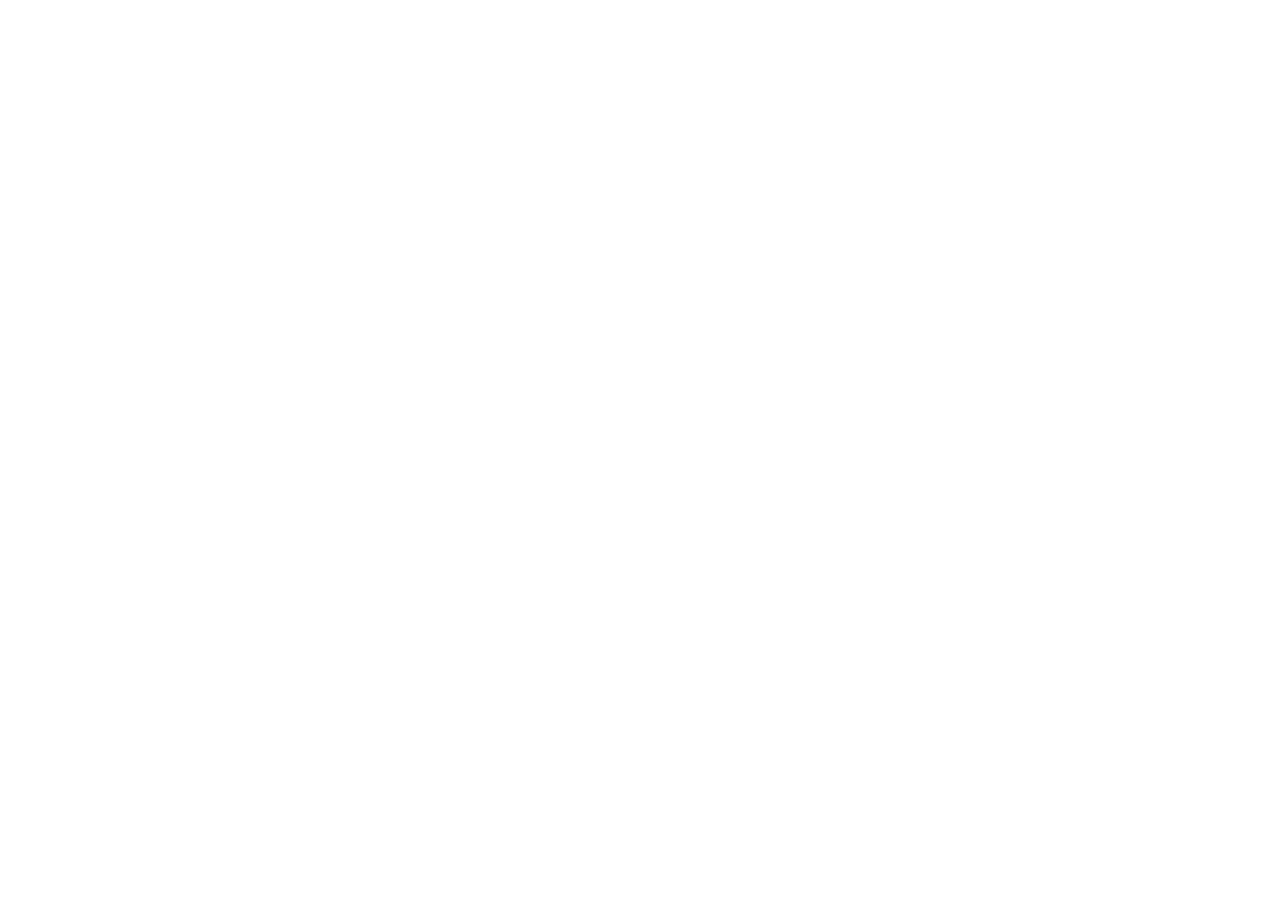
==== index.html @ 1b01dfbb "init project" ====
<!DOCTYPE html>
<html lang="zh-CN">

<head>
    <meta charset="UTF-8">
    <meta name="viewport" content="width=device-width, initial-scale=1.0">
    <title>后台主页</title>
</head>

<body>

</body>

</html>
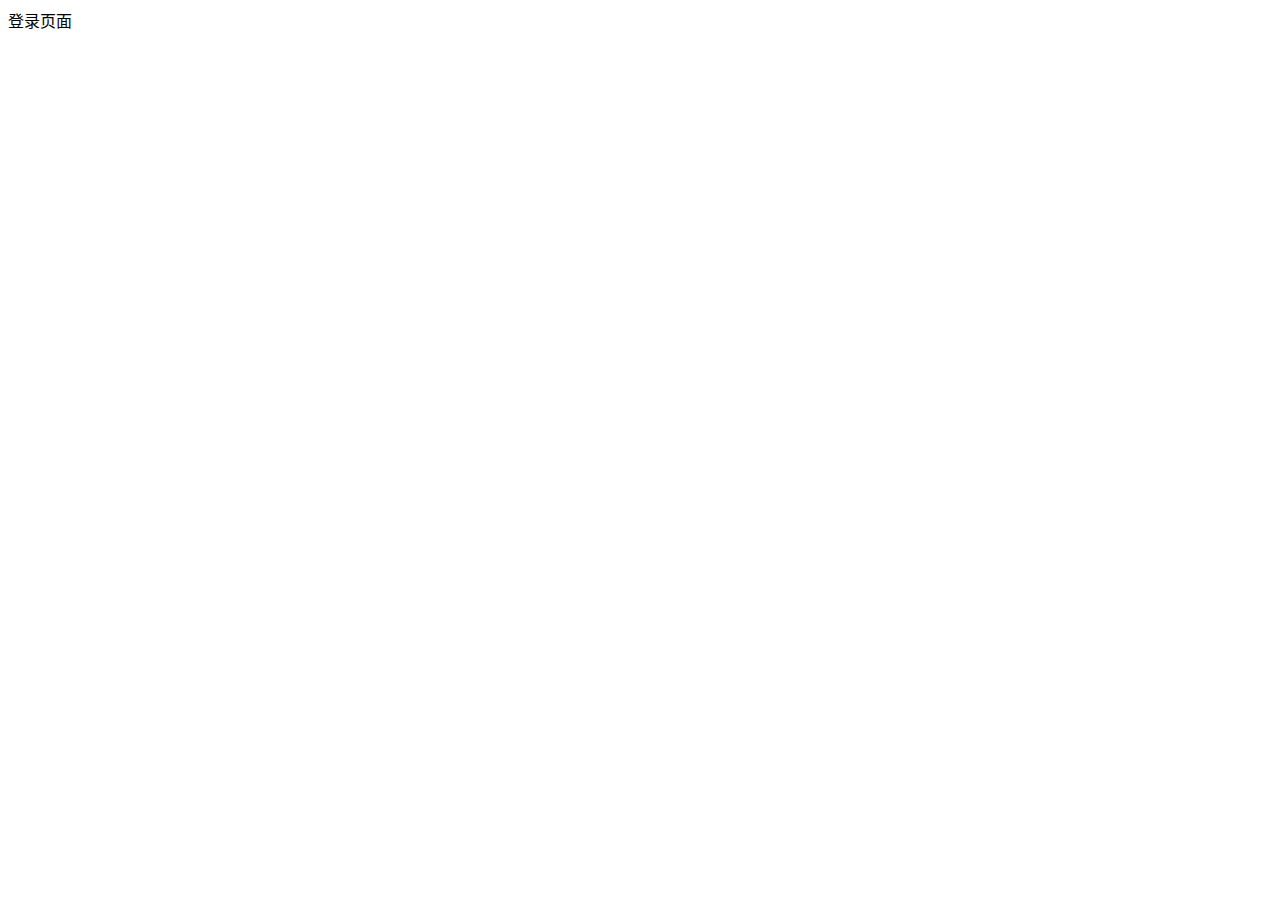
==== commit d0ce79ce: "完成了登录和注册开发" ====
--- a/index.html
+++ b/index.html
@@ -8,7 +8,7 @@
 </head>
 
 <body>
-
+    登录页面
 </body>
 
 </html>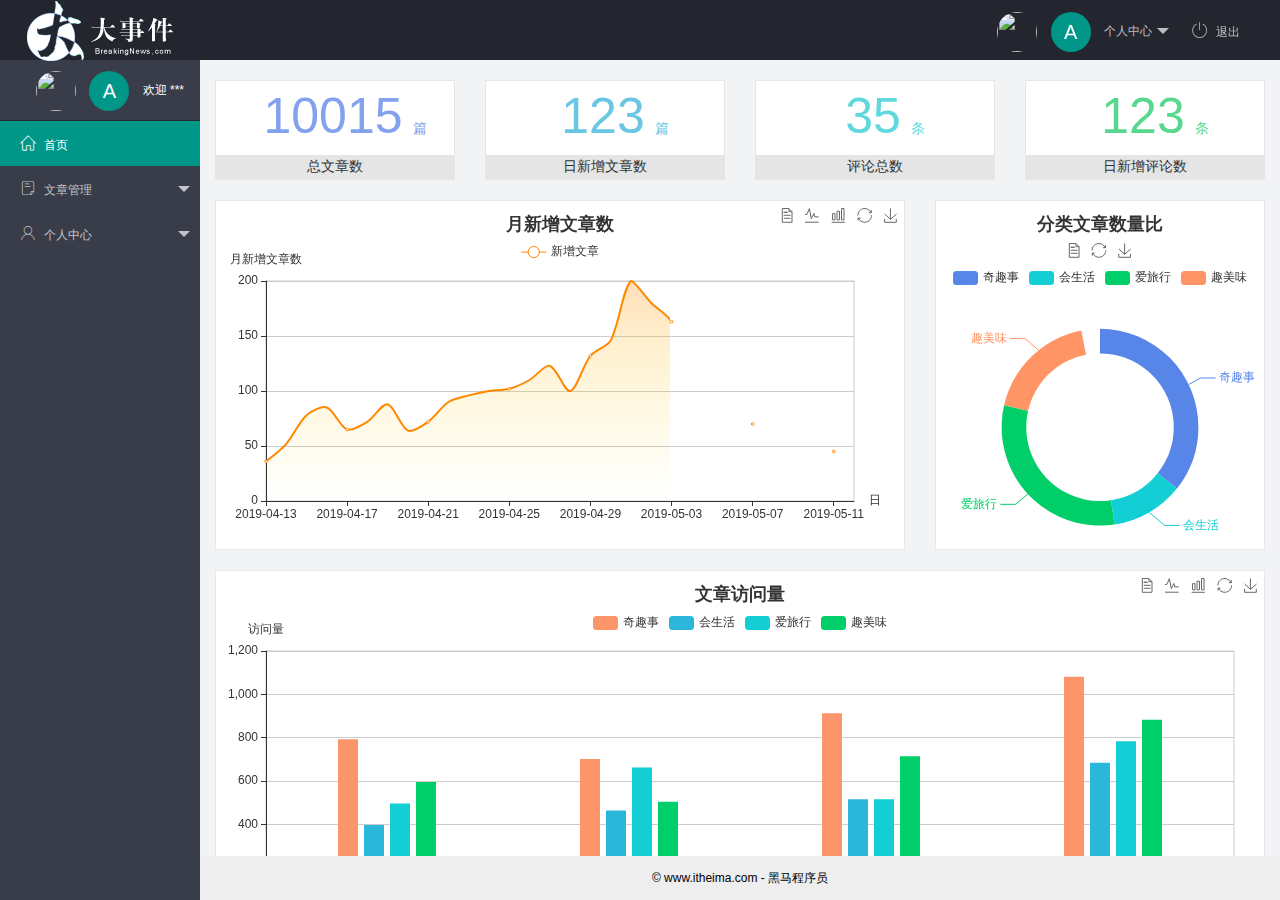
==== commit 1355a069: "index首页+文章类别部分" ====
--- a/index.html
+++ b/index.html
@@ -1,14 +1,112 @@
 <!DOCTYPE html>
-<html lang="zh-CN">
+<html lang="en">
 
 <head>
-    <meta charset="UTF-8">
-    <meta name="viewport" content="width=device-width, initial-scale=1.0">
+    <meta charset="UTF-8" />
+    <meta name="viewport" content="width=device-width, initial-scale=1.0" />
     <title>后台主页</title>
+    <!-- 导入 layui 的样式表 -->
+    <link rel="stylesheet" href="./assets/lib/layui/css/layui.css" />
+    <!-- 导入第三方图标库 -->
+    <link rel="stylesheet" href="./assets/fonts/iconfont.css" />
+    <!-- 导入自己的样式表 -->
+    <link rel="stylesheet" href="./assets/css/index.css" />
 </head>
 
-<body>
-    登录页面
+<body class="layui-layout-body">
+    <div class="layui-layout layui-layout-admin">
+        <div class="layui-header">
+            <div class="layui-logo">
+                <img src="/assets/images/logo.png" alt="" />
+            </div>
+            <!-- 头部区域（可配合layui已有的水平导航） -->
+            <ul class="layui-nav layui-layout-right">
+                <li class="layui-nav-item">
+                    <a href="javascript:;" class="userinfo">
+                        <img src="" class="layui-nav-img" />
+                        <span class="text-avatar">A</span>
+                        个人中心
+                    </a>
+                    <dl class="layui-nav-child">
+                        <dd><a href="/user/user_info.html" target="fm">基本资料</a></dd>
+                        <dd><a href="/user/user_avatar.html" target="fm">更换头像</a></dd>
+                        <dd><a href="/user/user_pwd.html" target="fm">重置密码</a></dd>
+                    </dl>
+                </li>
+                <li class="layui-nav-item">
+                    <a href="javascript:;" id="btnLogout"><span class="iconfont icon-tuichu"></span>退出</a>
+                </li>
+            </ul>
+        </div>
+
+        <div class="layui-side layui-bg-black">
+            <div class="layui-side-scroll">
+                <div class="userinfo">
+                    <img src="" class="layui-nav-img" />
+                    <span class="text-avatar">A</span>
+                    <span id="welcome">欢迎 ***</span>
+                </div>
+                <!-- 左侧导航区域（可配合layui已有的垂直导航） -->
+                <ul class="layui-nav layui-nav-tree" lay-shrink="all">
+                    <li class="layui-nav-item layui-this">
+                        <a href="./home/dashboard.html" target="fm"><span class="iconfont icon-home"></span>首页</a>
+                    </li>
+                    <li class="layui-nav-item">
+                        <a class="" href="javascript:;"><span class="iconfont icon-16"></span>文章管理</a>
+                        <dl class="layui-nav-child">
+                            <dd>
+                                <a href="./article/art_cate.html" target="fm"><i
+                                        class="layui-icon layui-icon-app"></i>文章类别</a>
+                            </dd>
+                            <dd>
+                                <a href="./article/art_list.html" target="fm"><i
+                                        class="layui-icon layui-icon-app"></i>文章列表</a>
+                            </dd>
+                            <dd>
+                                <a href="./article/ art_publish.html" target="fm"><i
+                                        class="layui-icon layui-icon-app"></i>发布文章</a>
+                            </dd>
+                        </dl>
+                    </li>
+                    <li class="layui-nav-item">
+                        <a href="javascript:;"><span class="iconfont icon-user"></span>个人中心</a>
+                        <dl class="layui-nav-child">
+                            <dd>
+                                <a href="./user/user_info.html" target="fm"><i
+                                        class="layui-icon layui-icon-app"></i>基本资料</a>
+                            </dd>
+                            <dd>
+                                <a href="./user/user_avatar.html" target="fm"><i
+                                        class="layui-icon layui-icon-app"></i>更换头像</a>
+                            </dd>
+                            <dd>
+                                <a href="./user/user_pwd.html" target="fm"><i
+                                        class="layui-icon layui-icon-app"></i>重置密码</a>
+                            </dd>
+                        </dl>
+                    </li>
+                </ul>
+            </div>
+        </div>
+
+        <div class="layui-body">
+            <!-- 内容主体区域 -->
+            <iframe name="fm" src="./home/dashboard.html" frameborder="0"></iframe>
+        </div>
+
+        <div class="layui-footer">
+            <!-- 底部固定区域 -->
+            © www.itheima.com - 黑马程序员
+        </div>
+    </div>
+    <!-- 导入 layui 的JS文件 -->
+    <script src="./assets/lib/layui/layui.all.js"></script>
+    <!-- 导入 jQuery -->
+    <script src="./assets/lib/jquery.js"></script>
+    <!-- 导入自己封装的 baseAPI -->
+    <script src="./assets/js/baseAPI.js"></script>
+    <!-- 导入自己的 js 文件 -->
+    <script src="./assets/js/index.js"></script>
 </body>
 
 </html>--- a/assets/lib/layui/css/layui.css
+++ b/assets/lib/layui/css/layui.css
@@ -0,0 +1,2 @@
+/** layui-v2.5.5 MIT License By https://www.layui.com */
+ .layui-inline,img{display:inline-block;vertical-align:middle}h1,h2,h3,h4,h5,h6{font-weight:400}.layui-edge,.layui-header,.layui-inline,.layui-main{position:relative}.layui-body,.layui-edge,.layui-elip{overflow:hidden}.layui-btn,.layui-edge,.layui-inline,img{vertical-align:middle}.layui-btn,.layui-disabled,.layui-icon,.layui-unselect{-moz-user-select:none;-webkit-user-select:none;-ms-user-select:none}.layui-elip,.layui-form-checkbox span,.layui-form-pane .layui-form-label{text-overflow:ellipsis;white-space:nowrap}.layui-breadcrumb,.layui-tree-btnGroup{visibility:hidden}blockquote,body,button,dd,div,dl,dt,form,h1,h2,h3,h4,h5,h6,input,li,ol,p,pre,td,textarea,th,ul{margin:0;padding:0;-webkit-tap-highlight-color:rgba(0,0,0,0)}a:active,a:hover{outline:0}img{border:none}li{list-style:none}table{border-collapse:collapse;border-spacing:0}h4,h5,h6{font-size:100%}button,input,optgroup,option,select,textarea{font-family:inherit;font-size:inherit;font-style:inherit;font-weight:inherit;outline:0}pre{white-space:pre-wrap;white-space:-moz-pre-wrap;white-space:-pre-wrap;white-space:-o-pre-wrap;word-wrap:break-word}body{line-height:24px;font:14px Helvetica Neue,Helvetica,PingFang SC,Tahoma,Arial,sans-serif}hr{height:1px;margin:10px 0;border:0;clear:both}a{color:#333;text-decoration:none}a:hover{color:#777}a cite{font-style:normal;*cursor:pointer}.layui-border-box,.layui-border-box *{box-sizing:border-box}.layui-box,.layui-box *{box-sizing:content-box}.layui-clear{clear:both;*zoom:1}.layui-clear:after{content:'\20';clear:both;*zoom:1;display:block;height:0}.layui-inline{*display:inline;*zoom:1}.layui-edge{display:inline-block;width:0;height:0;border-width:6px;border-style:dashed;border-color:transparent}.layui-edge-top{top:-4px;border-bottom-color:#999;border-bottom-style:solid}.layui-edge-right{border-left-color:#999;border-left-style:solid}.layui-edge-bottom{top:2px;border-top-color:#999;border-top-style:solid}.layui-edge-left{border-right-color:#999;border-right-style:solid}.layui-disabled,.layui-disabled:hover{color:#d2d2d2!important;cursor:not-allowed!important}.layui-circle{border-radius:100%}.layui-show{display:block!important}.layui-hide{display:none!important}@font-face{font-family:layui-icon;src:url(../font/iconfont.eot?v=250);src:url(../font/iconfont.eot?v=250#iefix) format('embedded-opentype'),url(../font/iconfont.woff2?v=250) format('woff2'),url(../font/iconfont.woff?v=250) format('woff'),url(../font/iconfont.ttf?v=250) format('truetype'),url(../font/iconfont.svg?v=250#layui-icon) format('svg')}.layui-icon{font-family:layui-icon!important;font-size:16px;font-style:normal;-webkit-font-smoothing:antialiased;-moz-osx-font-smoothing:grayscale}.layui-icon-reply-fill:before{content:"\e611"}.layui-icon-set-fill:before{content:"\e614"}.layui-icon-menu-fill:before{content:"\e60f"}.layui-icon-search:before{content:"\e615"}.layui-icon-share:before{content:"\e641"}.layui-icon-set-sm:before{content:"\e620"}.layui-icon-engine:before{content:"\e628"}.layui-icon-close:before{content:"\1006"}.layui-icon-close-fill:before{content:"\1007"}.layui-icon-chart-screen:before{content:"\e629"}.layui-icon-star:before{content:"\e600"}.layui-icon-circle-dot:before{content:"\e617"}.layui-icon-chat:before{content:"\e606"}.layui-icon-release:before{content:"\e609"}.layui-icon-list:before{content:"\e60a"}.layui-icon-chart:before{content:"\e62c"}.layui-icon-ok-circle:before{content:"\1005"}.layui-icon-layim-theme:before{content:"\e61b"}.layui-icon-table:before{content:"\e62d"}.layui-icon-right:before{content:"\e602"}.layui-icon-left:before{content:"\e603"}.layui-icon-cart-simple:before{content:"\e698"}.layui-icon-face-cry:before{content:"\e69c"}.layui-icon-face-smile:before{content:"\e6af"}.layui-icon-survey:before{content:"\e6b2"}.layui-icon-tree:before{content:"\e62e"}.layui-icon-upload-circle:before{content:"\e62f"}.layui-icon-add-circle:before{content:"\e61f"}.layui-icon-download-circle:before{content:"\e601"}.layui-icon-templeate-1:before{content:"\e630"}.layui-icon-util:before{content:"\e631"}.layui-icon-face-surprised:before{content:"\e664"}.layui-icon-edit:before{content:"\e642"}.layui-icon-speaker:before{content:"\e645"}.layui-icon-down:before{content:"\e61a"}.layui-icon-file:before{content:"\e621"}.layui-icon-layouts:before{content:"\e632"}.layui-icon-rate-half:before{content:"\e6c9"}.layui-icon-add-circle-fine:before{content:"\e608"}.layui-icon-prev-circle:before{content:"\e633"}.layui-icon-read:before{content:"\e705"}.layui-icon-404:before{content:"\e61c"}.layui-icon-carousel:before{content:"\e634"}.layui-icon-help:before{content:"\e607"}.layui-icon-code-circle:before{content:"\e635"}.layui-icon-water:before{content:"\e636"}.layui-icon-username:before{content:"\e66f"}.layui-icon-find-fill:before{content:"\e670"}.layui-icon-about:before{content:"\e60b"}.layui-icon-location:before{content:"\e715"}.layui-icon-up:before{content:"\e619"}.layui-icon-pause:before{content:"\e651"}.layui-icon-date:before{content:"\e637"}.layui-icon-layim-uploadfile:before{content:"\e61d"}.layui-icon-delete:before{content:"\e640"}.layui-icon-play:before{content:"\e652"}.layui-icon-top:before{content:"\e604"}.layui-icon-friends:before{content:"\e612"}.layui-icon-refresh-3:before{content:"\e9aa"}.layui-icon-ok:before{content:"\e605"}.layui-icon-layer:before{content:"\e638"}.layui-icon-face-smile-fine:before{content:"\e60c"}.layui-icon-dollar:before{content:"\e659"}.layui-icon-group:before{content:"\e613"}.layui-icon-layim-download:before{content:"\e61e"}.layui-icon-picture-fine:before{content:"\e60d"}.layui-icon-link:before{content:"\e64c"}.layui-icon-diamond:before{content:"\e735"}.layui-icon-log:before{content:"\e60e"}.layui-icon-rate-solid:before{content:"\e67a"}.layui-icon-fonts-del:before{content:"\e64f"}.layui-icon-unlink:before{content:"\e64d"}.layui-icon-fonts-clear:before{content:"\e639"}.layui-icon-triangle-r:before{content:"\e623"}.layui-icon-circle:before{content:"\e63f"}.layui-icon-radio:before{content:"\e643"}.layui-icon-align-center:before{content:"\e647"}.layui-icon-align-right:before{content:"\e648"}.layui-icon-align-left:before{content:"\e649"}.layui-icon-loading-1:before{content:"\e63e"}.layui-icon-return:before{content:"\e65c"}.layui-icon-fonts-strong:before{content:"\e62b"}.layui-icon-upload:before{content:"\e67c"}.layui-icon-dialogue:before{content:"\e63a"}.layui-icon-video:before{content:"\e6ed"}.layui-icon-headset:before{content:"\e6fc"}.layui-icon-cellphone-fine:before{content:"\e63b"}.layui-icon-add-1:before{content:"\e654"}.layui-icon-face-smile-b:before{content:"\e650"}.layui-icon-fonts-html:before{content:"\e64b"}.layui-icon-form:before{content:"\e63c"}.layui-icon-cart:before{content:"\e657"}.layui-icon-camera-fill:before{content:"\e65d"}.layui-icon-tabs:before{content:"\e62a"}.layui-icon-fonts-code:before{content:"\e64e"}.layui-icon-fire:before{content:"\e756"}.layui-icon-set:before{content:"\e716"}.layui-icon-fonts-u:before{content:"\e646"}.layui-icon-triangle-d:before{content:"\e625"}.layui-icon-tips:before{content:"\e702"}.layui-icon-picture:before{content:"\e64a"}.layui-icon-more-vertical:before{content:"\e671"}.layui-icon-flag:before{content:"\e66c"}.layui-icon-loading:before{content:"\e63d"}.layui-icon-fonts-i:before{content:"\e644"}.layui-icon-refresh-1:before{content:"\e666"}.layui-icon-rmb:before{content:"\e65e"}.layui-icon-home:before{content:"\e68e"}.layui-icon-user:before{content:"\e770"}.layui-icon-notice:before{content:"\e667"}.layui-icon-login-weibo:before{content:"\e675"}.layui-icon-voice:before{content:"\e688"}.layui-icon-upload-drag:before{content:"\e681"}.layui-icon-login-qq:before{content:"\e676"}.layui-icon-snowflake:before{content:"\e6b1"}.layui-icon-file-b:before{content:"\e655"}.layui-icon-template:before{content:"\e663"}.layui-icon-auz:before{content:"\e672"}.layui-icon-console:before{content:"\e665"}.layui-icon-app:before{content:"\e653"}.layui-icon-prev:before{content:"\e65a"}.layui-icon-website:before{content:"\e7ae"}.layui-icon-next:before{content:"\e65b"}.layui-icon-component:before{content:"\e857"}.layui-icon-more:before{content:"\e65f"}.layui-icon-login-wechat:before{content:"\e677"}.layui-icon-shrink-right:before{content:"\e668"}.layui-icon-spread-left:before{content:"\e66b"}.layui-icon-camera:before{content:"\e660"}.layui-icon-note:before{content:"\e66e"}.layui-icon-refresh:before{content:"\e669"}.layui-icon-female:before{content:"\e661"}.layui-icon-male:before{content:"\e662"}.layui-icon-password:before{content:"\e673"}.layui-icon-senior:before{content:"\e674"}.layui-icon-theme:before{content:"\e66a"}.layui-icon-tread:before{content:"\e6c5"}.layui-icon-praise:before{content:"\e6c6"}.layui-icon-star-fill:before{content:"\e658"}.layui-icon-rate:before{content:"\e67b"}.layui-icon-template-1:before{content:"\e656"}.layui-icon-vercode:before{content:"\e679"}.layui-icon-cellphone:before{content:"\e678"}.layui-icon-screen-full:before{content:"\e622"}.layui-icon-screen-restore:before{content:"\e758"}.layui-icon-cols:before{content:"\e610"}.layui-icon-export:before{content:"\e67d"}.layui-icon-print:before{content:"\e66d"}.layui-icon-slider:before{content:"\e714"}.layui-icon-addition:before{content:"\e624"}.layui-icon-subtraction:before{content:"\e67e"}.layui-icon-service:before{content:"\e626"}.layui-icon-transfer:before{content:"\e691"}.layui-main{width:1140px;margin:0 auto}.layui-header{z-index:1000;height:60px}.layui-header a:hover{transition:all .5s;-webkit-transition:all .5s}.layui-side{position:fixed;left:0;top:0;bottom:0;z-index:999;width:200px;overflow-x:hidden}.layui-side-scroll{position:relative;width:220px;height:100%;overflow-x:hidden}.layui-body{position:absolute;left:200px;right:0;top:0;bottom:0;z-index:998;width:auto;overflow-y:auto;box-sizing:border-box}.layui-layout-body{overflow:hidden}.layui-layout-admin .layui-header{background-color:#23262E}.layui-layout-admin .layui-side{top:60px;width:200px;overflow-x:hidden}.layui-layout-admin .layui-body{position:fixed;top:60px;bottom:44px}.layui-layout-admin .layui-main{width:auto;margin:0 15px}.layui-layout-admin .layui-footer{position:fixed;left:200px;right:0;bottom:0;height:44px;line-height:44px;padding:0 15px;background-color:#eee}.layui-layout-admin .layui-logo{position:absolute;left:0;top:0;width:200px;height:100%;line-height:60px;text-align:center;color:#009688;font-size:16px}.layui-layout-admin .layui-header .layui-nav{background:0 0}.layui-layout-left{position:absolute!important;left:200px;top:0}.layui-layout-right{position:absolute!important;right:0;top:0}.layui-container{position:relative;margin:0 auto;padding:0 15px;box-sizing:border-box}.layui-fluid{position:relative;margin:0 auto;padding:0 15px}.layui-row:after,.layui-row:before{content:'';display:block;clear:both}.layui-col-lg1,.layui-col-lg10,.layui-col-lg11,.layui-col-lg12,.layui-col-lg2,.layui-col-lg3,.layui-col-lg4,.layui-col-lg5,.layui-col-lg6,.layui-col-lg7,.layui-col-lg8,.layui-col-lg9,.layui-col-md1,.layui-col-md10,.layui-col-md11,.layui-col-md12,.layui-col-md2,.layui-col-md3,.layui-col-md4,.layui-col-md5,.layui-col-md6,.layui-col-md7,.layui-col-md8,.layui-col-md9,.layui-col-sm1,.layui-col-sm10,.layui-col-sm11,.layui-col-sm12,.layui-col-sm2,.layui-col-sm3,.layui-col-sm4,.layui-col-sm5,.layui-col-sm6,.layui-col-sm7,.layui-col-sm8,.layui-col-sm9,.layui-col-xs1,.layui-col-xs10,.layui-col-xs11,.layui-col-xs12,.layui-col-xs2,.layui-col-xs3,.layui-col-xs4,.layui-col-xs5,.layui-col-xs6,.layui-col-xs7,.layui-col-xs8,.layui-col-xs9{position:relative;display:block;box-sizing:border-box}.layui-col-xs1,.layui-col-xs10,.layui-col-xs11,.layui-col-xs12,.layui-col-xs2,.layui-col-xs3,.layui-col-xs4,.layui-col-xs5,.layui-col-xs6,.layui-col-xs7,.layui-col-xs8,.layui-col-xs9{float:left}.layui-col-xs1{width:8.33333333%}.layui-col-xs2{width:16.66666667%}.layui-col-xs3{width:25%}.layui-col-xs4{width:33.33333333%}.layui-col-xs5{width:41.66666667%}.layui-col-xs6{width:50%}.layui-col-xs7{width:58.33333333%}.layui-col-xs8{width:66.66666667%}.layui-col-xs9{width:75%}.layui-col-xs10{width:83.33333333%}.layui-col-xs11{width:91.66666667%}.layui-col-xs12{width:100%}.layui-col-xs-offset1{margin-left:8.33333333%}.layui-col-xs-offset2{margin-left:16.66666667%}.layui-col-xs-offset3{margin-left:25%}.layui-col-xs-offset4{margin-left:33.33333333%}.layui-col-xs-offset5{margin-left:41.66666667%}.layui-col-xs-offset6{margin-left:50%}.layui-col-xs-offset7{margin-left:58.33333333%}.layui-col-xs-offset8{margin-left:66.66666667%}.layui-col-xs-offset9{margin-left:75%}.layui-col-xs-offset10{margin-left:83.33333333%}.layui-col-xs-offset11{margin-left:91.66666667%}.layui-col-xs-offset12{margin-left:100%}@media screen and (max-width:768px){.layui-hide-xs{display:none!important}.layui-show-xs-block{display:block!important}.layui-show-xs-inline{display:inline!important}.layui-show-xs-inline-block{display:inline-block!important}}@media screen and (min-width:768px){.layui-container{width:750px}.layui-hide-sm{display:none!important}.layui-show-sm-block{display:block!important}.layui-show-sm-inline{display:inline!important}.layui-show-sm-inline-block{display:inline-block!important}.layui-col-sm1,.layui-col-sm10,.layui-col-sm11,.layui-col-sm12,.layui-col-sm2,.layui-col-sm3,.layui-col-sm4,.layui-col-sm5,.layui-col-sm6,.layui-col-sm7,.layui-col-sm8,.layui-col-sm9{float:left}.layui-col-sm1{width:8.33333333%}.layui-col-sm2{width:16.66666667%}.layui-col-sm3{width:25%}.layui-col-sm4{width:33.33333333%}.layui-col-sm5{width:41.66666667%}.layui-col-sm6{width:50%}.layui-col-sm7{width:58.33333333%}.layui-col-sm8{width:66.66666667%}.layui-col-sm9{width:75%}.layui-col-sm10{width:83.33333333%}.layui-col-sm11{width:91.66666667%}.layui-col-sm12{width:100%}.layui-col-sm-offset1{margin-left:8.33333333%}.layui-col-sm-offset2{margin-left:16.66666667%}.layui-col-sm-offset3{margin-left:25%}.layui-col-sm-offset4{margin-left:33.33333333%}.layui-col-sm-offset5{margin-left:41.66666667%}.layui-col-sm-offset6{margin-left:50%}.layui-col-sm-offset7{margin-left:58.33333333%}.layui-col-sm-offset8{margin-left:66.66666667%}.layui-col-sm-offset9{margin-left:75%}.layui-col-sm-offset10{margin-left:83.33333333%}.layui-col-sm-offset11{margin-left:91.66666667%}.layui-col-sm-offset12{margin-left:100%}}@media screen and (min-width:992px){.layui-container{width:970px}.layui-hide-md{display:none!important}.layui-show-md-block{display:block!important}.layui-show-md-inline{display:inline!important}.layui-show-md-inline-block{display:inline-block!important}.layui-col-md1,.layui-col-md10,.layui-col-md11,.layui-col-md12,.layui-col-md2,.layui-col-md3,.layui-col-md4,.layui-col-md5,.layui-col-md6,.layui-col-md7,.layui-col-md8,.layui-col-md9{float:left}.layui-col-md1{width:8.33333333%}.layui-col-md2{width:16.66666667%}.layui-col-md3{width:25%}.layui-col-md4{width:33.33333333%}.layui-col-md5{width:41.66666667%}.layui-col-md6{width:50%}.layui-col-md7{width:58.33333333%}.layui-col-md8{width:66.66666667%}.layui-col-md9{width:75%}.layui-col-md10{width:83.33333333%}.layui-col-md11{width:91.66666667%}.layui-col-md12{width:100%}.layui-col-md-offset1{margin-left:8.33333333%}.layui-col-md-offset2{margin-left:16.66666667%}.layui-col-md-offset3{margin-left:25%}.layui-col-md-offset4{margin-left:33.33333333%}.layui-col-md-offset5{margin-left:41.66666667%}.layui-col-md-offset6{margin-left:50%}.layui-col-md-offset7{margin-left:58.33333333%}.layui-col-md-offset8{margin-left:66.66666667%}.layui-col-md-offset9{margin-left:75%}.layui-col-md-offset10{margin-left:83.33333333%}.layui-col-md-offset11{margin-left:91.66666667%}.layui-col-md-offset12{margin-left:100%}}@media screen and (min-width:1200px){.layui-container{width:1170px}.layui-hide-lg{display:none!important}.layui-show-lg-block{display:block!important}.layui-show-lg-inline{display:inline!important}.layui-show-lg-inline-block{display:inline-block!important}.layui-col-lg1,.layui-col-lg10,.layui-col-lg11,.layui-col-lg12,.layui-col-lg2,.layui-col-lg3,.layui-col-lg4,.layui-col-lg5,.layui-col-lg6,.layui-col-lg7,.layui-col-lg8,.layui-col-lg9{float:left}.layui-col-lg1{width:8.33333333%}.layui-col-lg2{width:16.66666667%}.layui-col-lg3{width:25%}.layui-col-lg4{width:33.33333333%}.layui-col-lg5{width:41.66666667%}.layui-col-lg6{width:50%}.layui-col-lg7{width:58.33333333%}.layui-col-lg8{width:66.66666667%}.layui-col-lg9{width:75%}.layui-col-lg10{width:83.33333333%}.layui-col-lg11{width:91.66666667%}.layui-col-lg12{width:100%}.layui-col-lg-offset1{margin-left:8.33333333%}.layui-col-lg-offset2{margin-left:16.66666667%}.layui-col-lg-offset3{margin-left:25%}.layui-col-lg-offset4{margin-left:33.33333333%}.layui-col-lg-offset5{margin-left:41.66666667%}.layui-col-lg-offset6{margin-left:50%}.layui-col-lg-offset7{margin-left:58.33333333%}.layui-col-lg-offset8{margin-left:66.66666667%}.layui-col-lg-offset9{margin-left:75%}.layui-col-lg-offset10{margin-left:83.33333333%}.layui-col-lg-offset11{margin-left:91.66666667%}.layui-col-lg-offset12{margin-left:100%}}.layui-col-space1{margin:-.5px}.layui-col-space1>*{padding:.5px}.layui-col-space3{margin:-1.5px}.layui-col-space3>*{padding:1.5px}.layui-col-space5{margin:-2.5px}.layui-col-space5>*{padding:2.5px}.layui-col-space8{margin:-3.5px}.layui-col-space8>*{padding:3.5px}.layui-col-space10{margin:-5px}.layui-col-space10>*{padding:5px}.layui-col-space12{margin:-6px}.layui-col-space12>*{padding:6px}.layui-col-space15{margin:-7.5px}.layui-col-space15>*{padding:7.5px}.layui-col-space18{margin:-9px}.layui-col-space18>*{padding:9px}.layui-col-space20{margin:-10px}.layui-col-space20>*{padding:10px}.layui-col-space22{margin:-11px}.layui-col-space22>*{padding:11px}.layui-col-space25{margin:-12.5px}.layui-col-space25>*{padding:12.5px}.layui-col-space30{margin:-15px}.layui-col-space30>*{padding:15px}.layui-btn,.layui-input,.layui-select,.layui-textarea,.layui-upload-button{outline:0;-webkit-appearance:none;transition:all .3s;-webkit-transition:all .3s;box-sizing:border-box}.layui-elem-quote{margin-bottom:10px;padding:15px;line-height:22px;border-left:5px solid #009688;border-radius:0 2px 2px 0;background-color:#f2f2f2}.layui-quote-nm{border-style:solid;border-width:1px 1px 1px 5px;background:0 0}.layui-elem-field{margin-bottom:10px;padding:0;border-width:1px;border-style:solid}.layui-elem-field legend{margin-left:20px;padding:0 10px;font-size:20px;font-weight:300}.layui-field-title{margin:10px 0 20px;border-width:1px 0 0}.layui-field-box{padding:10px 15px}.layui-field-title .layui-field-box{padding:10px 0}.layui-progress{position:relative;height:6px;border-radius:20px;background-color:#e2e2e2}.layui-progress-bar{position:absolute;left:0;top:0;width:0;max-width:100%;height:6px;border-radius:20px;text-align:right;background-color:#5FB878;transition:all .3s;-webkit-transition:all .3s}.layui-progress-big,.layui-progress-big .layui-progress-bar{height:18px;line-height:18px}.layui-progress-text{position:relative;top:-20px;line-height:18px;font-size:12px;color:#666}.layui-progress-big .layui-progress-text{position:static;padding:0 10px;color:#fff}.layui-collapse{border-width:1px;border-style:solid;border-radius:2px}.layui-colla-content,.layui-colla-item{border-top-width:1px;border-top-style:solid}.layui-colla-item:first-child{border-top:none}.layui-colla-title{position:relative;height:42px;line-height:42px;padding:0 15px 0 35px;color:#333;background-color:#f2f2f2;cursor:pointer;font-size:14px;overflow:hidden}.layui-colla-content{display:none;padding:10px 15px;line-height:22px;color:#666}.layui-colla-icon{position:absolute;left:15px;top:0;font-size:14px}.layui-card{margin-bottom:15px;border-radius:2px;background-color:#fff;box-shadow:0 1px 2px 0 rgba(0,0,0,.05)}.layui-card:last-child{margin-bottom:0}.layui-card-header{position:relative;height:42px;line-height:42px;padding:0 15px;border-bottom:1px solid #f6f6f6;color:#333;border-radius:2px 2px 0 0;font-size:14px}.layui-bg-black,.layui-bg-blue,.layui-bg-cyan,.layui-bg-green,.layui-bg-orange,.layui-bg-red{color:#fff!important}.layui-card-body{position:relative;padding:10px 15px;line-height:24px}.layui-card-body[pad15]{padding:15px}.layui-card-body[pad20]{padding:20px}.layui-card-body .layui-table{margin:5px 0}.layui-card .layui-tab{margin:0}.layui-panel-window{position:relative;padding:15px;border-radius:0;border-top:5px solid #E6E6E6;background-color:#fff}.layui-auxiliar-moving{position:fixed;left:0;right:0;top:0;bottom:0;width:100%;height:100%;background:0 0;z-index:9999999999}.layui-form-label,.layui-form-mid,.layui-form-select,.layui-input-block,.layui-input-inline,.layui-textarea{position:relative}.layui-bg-red{background-color:#FF5722!important}.layui-bg-orange{background-color:#FFB800!important}.layui-bg-green{background-color:#009688!important}.layui-bg-cyan{background-color:#2F4056!important}.layui-bg-blue{background-color:#1E9FFF!important}.layui-bg-black{background-color:#393D49!important}.layui-bg-gray{background-color:#eee!important;color:#666!important}.layui-badge-rim,.layui-colla-content,.layui-colla-item,.layui-collapse,.layui-elem-field,.layui-form-pane .layui-form-item[pane],.layui-form-pane .layui-form-label,.layui-input,.layui-layedit,.layui-layedit-tool,.layui-quote-nm,.layui-select,.layui-tab-bar,.layui-tab-card,.layui-tab-title,.layui-tab-title .layui-this:after,.layui-textarea{border-color:#e6e6e6}.layui-timeline-item:before,hr{background-color:#e6e6e6}.layui-text{line-height:22px;font-size:14px;color:#666}.layui-text h1,.layui-text h2,.layui-text h3{font-weight:500;color:#333}.layui-text h1{font-size:30px}.layui-text h2{font-size:24px}.layui-text h3{font-size:18px}.layui-text a:not(.layui-btn){color:#01AAED}.layui-text a:not(.layui-btn):hover{text-decoration:underline}.layui-text ul{padding:5px 0 5px 15px}.layui-text ul li{margin-top:5px;list-style-type:disc}.layui-text em,.layui-word-aux{color:#999!important;padding:0 5px!important}.layui-btn{display:inline-block;height:38px;line-height:38px;padding:0 18px;background-color:#009688;color:#fff;white-space:nowrap;text-align:center;font-size:14px;border:none;border-radius:2px;cursor:pointer}.layui-btn:hover{opacity:.8;filter:alpha(opacity=80);color:#fff}.layui-btn:active{opacity:1;filter:alpha(opacity=100)}.layui-btn+.layui-btn{margin-left:10px}.layui-btn-container{font-size:0}.layui-btn-container .layui-btn{margin-right:10px;margin-bottom:10px}.layui-btn-container .layui-btn+.layui-btn{margin-left:0}.layui-table .layui-btn-container .layui-btn{margin-bottom:9px}.layui-btn-radius{border-radius:100px}.layui-btn .layui-icon{margin-right:3px;font-size:18px;vertical-align:bottom;vertical-align:middle\9}.layui-btn-primary{border:1px solid #C9C9C9;background-color:#fff;color:#555}.layui-btn-primary:hover{border-color:#009688;color:#333}.layui-btn-normal{background-color:#1E9FFF}.layui-btn-warm{background-color:#FFB800}.layui-btn-danger{background-color:#FF5722}.layui-btn-checked{background-color:#5FB878}.layui-btn-disabled,.layui-btn-disabled:active,.layui-btn-disabled:hover{border:1px solid #e6e6e6;background-color:#FBFBFB;color:#C9C9C9;cursor:not-allowed;opacity:1}.layui-btn-lg{height:44px;line-height:44px;padding:0 25px;font-size:16px}.layui-btn-sm{height:30px;line-height:30px;padding:0 10px;font-size:12px}.layui-btn-sm i{font-size:16px!important}.layui-btn-xs{height:22px;line-height:22px;padding:0 5px;font-size:12px}.layui-btn-xs i{font-size:14px!important}.layui-btn-group{display:inline-block;vertical-align:middle;font-size:0}.layui-btn-group .layui-btn{margin-left:0!important;margin-right:0!important;border-left:1px solid rgba(255,255,255,.5);border-radius:0}.layui-btn-group .layui-btn-primary{border-left:none}.layui-btn-group .layui-btn-primary:hover{border-color:#C9C9C9;color:#009688}.layui-btn-group .layui-btn:first-child{border-left:none;border-radius:2px 0 0 2px}.layui-btn-group .layui-btn-primary:first-child{border-left:1px solid #c9c9c9}.layui-btn-group .layui-btn:last-child{border-radius:0 2px 2px 0}.layui-btn-group .layui-btn+.layui-btn{margin-left:0}.layui-btn-group+.layui-btn-group{margin-left:10px}.layui-btn-fluid{width:100%}.layui-input,.layui-select,.layui-textarea{height:38px;line-height:1.3;line-height:38px\9;border-width:1px;border-style:solid;background-color:#fff;border-radius:2px}.layui-input::-webkit-input-placeholder,.layui-select::-webkit-input-placeholder,.layui-textarea::-webkit-input-placeholder{line-height:1.3}.layui-input,.layui-textarea{display:block;width:100%;padding-left:10px}.layui-input:hover,.layui-textarea:hover{border-color:#D2D2D2!important}.layui-input:focus,.layui-textarea:focus{border-color:#C9C9C9!important}.layui-textarea{min-height:100px;height:auto;line-height:20px;padding:6px 10px;resize:vertical}.layui-select{padding:0 10px}.layui-form input[type=checkbox],.layui-form input[type=radio],.layui-form select{display:none}.layui-form [lay-ignore]{display:initial}.layui-form-item{margin-bottom:15px;clear:both;*zoom:1}.layui-form-item:after{content:'\20';clear:both;*zoom:1;display:block;height:0}.layui-form-label{float:left;display:block;padding:9px 15px;width:80px;font-weight:400;line-height:20px;text-align:right}.layui-form-label-col{display:block;float:none;padding:9px 0;line-height:20px;text-align:left}.layui-form-item .layui-inline{margin-bottom:5px;margin-right:10px}.layui-input-block{margin-left:110px;min-height:36px}.layui-input-inline{display:inline-block;vertical-align:middle}.layui-form-item .layui-input-inline{float:left;width:190px;margin-right:10px}.layui-form-text .layui-input-inline{width:auto}.layui-form-mid{float:left;display:block;padding:9px 0!important;line-height:20px;margin-right:10px}.layui-form-danger+.layui-form-select .layui-input,.layui-form-danger:focus{border-color:#FF5722!important}.layui-form-select .layui-input{padding-right:30px;cursor:pointer}.layui-form-select .layui-edge{position:absolute;right:10px;top:50%;margin-top:-3px;cursor:pointer;border-width:6px;border-top-color:#c2c2c2;border-top-style:solid;transition:all .3s;-webkit-transition:all .3s}.layui-form-select dl{display:none;position:absolute;left:0;top:42px;padding:5px 0;z-index:899;min-width:100%;border:1px solid #d2d2d2;max-height:300px;overflow-y:auto;background-color:#fff;border-radius:2px;box-shadow:0 2px 4px rgba(0,0,0,.12);box-sizing:border-box}.layui-form-select dl dd,.layui-form-select dl dt{padding:0 10px;line-height:36px;white-space:nowrap;overflow:hidden;text-overflow:ellipsis}.layui-form-select dl dt{font-size:12px;color:#999}.layui-form-select dl dd{cursor:pointer}.layui-form-select dl dd:hover{background-color:#f2f2f2;-webkit-transition:.5s all;transition:.5s all}.layui-form-select .layui-select-group dd{padding-left:20px}.layui-form-select dl dd.layui-select-tips{padding-left:10px!important;color:#999}.layui-form-select dl dd.layui-this{background-color:#5FB878;color:#fff}.layui-form-checkbox,.layui-form-select dl dd.layui-disabled{background-color:#fff}.layui-form-selected dl{display:block}.layui-form-checkbox,.layui-form-checkbox *,.layui-form-switch{display:inline-block;vertical-align:middle}.layui-form-selected .layui-edge{margin-top:-9px;-webkit-transform:rotate(180deg);transform:rotate(180deg);margin-top:-3px\9}:root .layui-form-selected .layui-edge{margin-top:-9px\0/IE9}.layui-form-selectup dl{top:auto;bottom:42px}.layui-select-none{margin:5px 0;text-align:center;color:#999}.layui-select-disabled .layui-disabled{border-color:#eee!important}.layui-select-disabled .layui-edge{border-top-color:#d2d2d2}.layui-form-checkbox{position:relative;height:30px;line-height:30px;margin-right:10px;padding-right:30px;cursor:pointer;font-size:0;-webkit-transition:.1s linear;transition:.1s linear;box-sizing:border-box}.layui-form-checkbox span{padding:0 10px;height:100%;font-size:14px;border-radius:2px 0 0 2px;background-color:#d2d2d2;color:#fff;overflow:hidden}.layui-form-checkbox:hover span{background-color:#c2c2c2}.layui-form-checkbox i{position:absolute;right:0;top:0;width:30px;height:28px;border:1px solid #d2d2d2;border-left:none;border-radius:0 2px 2px 0;color:#fff;font-size:20px;text-align:center}.layui-form-checkbox:hover i{border-color:#c2c2c2;color:#c2c2c2}.layui-form-checked,.layui-form-checked:hover{border-color:#5FB878}.layui-form-checked span,.layui-form-checked:hover span{background-color:#5FB878}.layui-form-checked i,.layui-form-checked:hover i{color:#5FB878}.layui-form-item .layui-form-checkbox{margin-top:4px}.layui-form-checkbox[lay-skin=primary]{height:auto!important;line-height:normal!important;min-width:18px;min-height:18px;border:none!important;margin-right:0;padding-left:28px;padding-right:0;background:0 0}.layui-form-checkbox[lay-skin=primary] span{padding-left:0;padding-right:15px;line-height:18px;background:0 0;color:#666}.layui-form-checkbox[lay-skin=primary] i{right:auto;left:0;width:16px;height:16px;line-height:16px;border:1px solid #d2d2d2;font-size:12px;border-radius:2px;background-color:#fff;-webkit-transition:.1s linear;transition:.1s linear}.layui-form-checkbox[lay-skin=primary]:hover i{border-color:#5FB878;color:#fff}.layui-form-checked[lay-skin=primary] i{border-color:#5FB878!important;background-color:#5FB878;color:#fff}.layui-checkbox-disbaled[lay-skin=primary] span{background:0 0!important;color:#c2c2c2}.layui-checkbox-disbaled[lay-skin=primary]:hover i{border-color:#d2d2d2}.layui-form-item .layui-form-checkbox[lay-skin=primary]{margin-top:10px}.layui-form-switch{position:relative;height:22px;line-height:22px;min-width:35px;padding:0 5px;margin-top:8px;border:1px solid #d2d2d2;border-radius:20px;cursor:pointer;background-color:#fff;-webkit-transition:.1s linear;transition:.1s linear}.layui-form-switch i{position:absolute;left:5px;top:3px;width:16px;height:16px;border-radius:20px;background-color:#d2d2d2;-webkit-transition:.1s linear;transition:.1s linear}.layui-form-switch em{position:relative;top:0;width:25px;margin-left:21px;padding:0!important;text-align:center!important;color:#999!important;font-style:normal!important;font-size:12px}.layui-form-onswitch{border-color:#5FB878;background-color:#5FB878}.layui-checkbox-disbaled,.layui-checkbox-disbaled i{border-color:#e2e2e2!important}.layui-form-onswitch i{left:100%;margin-left:-21px;background-color:#fff}.layui-form-onswitch em{margin-left:5px;margin-right:21px;color:#fff!important}.layui-checkbox-disbaled span{background-color:#e2e2e2!important}.layui-checkbox-disbaled:hover i{color:#fff!important}[lay-radio]{display:none}.layui-form-radio,.layui-form-radio *{display:inline-block;vertical-align:middle}.layui-form-radio{line-height:28px;margin:6px 10px 0 0;padding-right:10px;cursor:pointer;font-size:0}.layui-form-radio *{font-size:14px}.layui-form-radio>i{margin-right:8px;font-size:22px;color:#c2c2c2}.layui-form-radio>i:hover,.layui-form-radioed>i{color:#5FB878}.layui-radio-disbaled>i{color:#e2e2e2!important}.layui-form-pane .layui-form-label{width:110px;padding:8px 15px;height:38px;line-height:20px;border-width:1px;border-style:solid;border-radius:2px 0 0 2px;text-align:center;background-color:#FBFBFB;overflow:hidden;box-sizing:border-box}.layui-form-pane .layui-input-inline{margin-left:-1px}.layui-form-pane .layui-input-block{margin-left:110px;left:-1px}.layui-form-pane .layui-input{border-radius:0 2px 2px 0}.layui-form-pane .layui-form-text .layui-form-label{float:none;width:100%;border-radius:2px;box-sizing:border-box;text-align:left}.layui-form-pane .layui-form-text .layui-input-inline{display:block;margin:0;top:-1px;clear:both}.layui-form-pane .layui-form-text .layui-input-block{margin:0;left:0;top:-1px}.layui-form-pane .layui-form-text .layui-textarea{min-height:100px;border-radius:0 0 2px 2px}.layui-form-pane .layui-form-checkbox{margin:4px 0 4px 10px}.layui-form-pane .layui-form-radio,.layui-form-pane .layui-form-switch{margin-top:6px;margin-left:10px}.layui-form-pane .layui-form-item[pane]{position:relative;border-width:1px;border-style:solid}.layui-form-pane .layui-form-item[pane] .layui-form-label{position:absolute;left:0;top:0;height:100%;border-width:0 1px 0 0}.layui-form-pane .layui-form-item[pane] .layui-input-inline{margin-left:110px}@media screen and (max-width:450px){.layui-form-item .layui-form-label{text-overflow:ellipsis;overflow:hidden;white-space:nowrap}.layui-form-item .layui-inline{display:block;margin-right:0;margin-bottom:20px;clear:both}.layui-form-item .layui-inline:after{content:'\20';clear:both;display:block;height:0}.layui-form-item .layui-input-inline{display:block;float:none;left:-3px;width:auto;margin:0 0 10px 112px}.layui-form-item .layui-input-inline+.layui-form-mid{margin-left:110px;top:-5px;padding:0}.layui-form-item .layui-form-checkbox{margin-right:5px;margin-bottom:5px}}.layui-layedit{border-width:1px;border-style:solid;border-radius:2px}.layui-layedit-tool{padding:3px 5px;border-bottom-width:1px;border-bottom-style:solid;font-size:0}.layedit-tool-fixed{position:fixed;top:0;border-top:1px solid #e2e2e2}.layui-layedit-tool .layedit-tool-mid,.layui-layedit-tool .layui-icon{display:inline-block;vertical-align:middle;text-align:center;font-size:14px}.layui-layedit-tool .layui-icon{position:relative;width:32px;height:30px;line-height:30px;margin:3px 5px;color:#777;cursor:pointer;border-radius:2px}.layui-layedit-tool .layui-icon:hover{color:#393D49}.layui-layedit-tool .layui-icon:active{color:#000}.layui-layedit-tool .layedit-tool-active{background-color:#e2e2e2;color:#000}.layui-layedit-tool .layui-disabled,.layui-layedit-tool .layui-disabled:hover{color:#d2d2d2;cursor:not-allowed}.layui-layedit-tool .layedit-tool-mid{width:1px;height:18px;margin:0 10px;background-color:#d2d2d2}.layedit-tool-html{width:50px!important;font-size:30px!important}.layedit-tool-b,.layedit-tool-code,.layedit-tool-help{font-size:16px!important}.layedit-tool-d,.layedit-tool-face,.layedit-tool-image,.layedit-tool-unlink{font-size:18px!important}.layedit-tool-image input{position:absolute;font-size:0;left:0;top:0;width:100%;height:100%;opacity:.01;filter:Alpha(opacity=1);cursor:pointer}.layui-layedit-iframe iframe{display:block;width:100%}#LAY_layedit_code{overflow:hidden}.layui-laypage{display:inline-block;*display:inline;*zoom:1;vertical-align:middle;margin:10px 0;font-size:0}.layui-laypage>a:first-child,.layui-laypage>a:first-child em{border-radius:2px 0 0 2px}.layui-laypage>a:last-child,.layui-laypage>a:last-child em{border-radius:0 2px 2px 0}.layui-laypage>:first-child{margin-left:0!important}.layui-laypage>:last-child{margin-right:0!important}.layui-laypage a,.layui-laypage button,.layui-laypage input,.layui-laypage select,.layui-laypage span{border:1px solid #e2e2e2}.layui-laypage a,.layui-laypage span{display:inline-block;*display:inline;*zoom:1;vertical-align:middle;padding:0 15px;height:28px;line-height:28px;margin:0 -1px 5px 0;background-color:#fff;color:#333;font-size:12px}.layui-flow-more a *,.layui-laypage input,.layui-table-view select[lay-ignore]{display:inline-block}.layui-laypage a:hover{color:#009688}.layui-laypage em{font-style:normal}.layui-laypage .layui-laypage-spr{color:#999;font-weight:700}.layui-laypage a{text-decoration:none}.layui-laypage .layui-laypage-curr{position:relative}.layui-laypage .layui-laypage-curr em{position:relative;color:#fff}.layui-laypage .layui-laypage-curr .layui-laypage-em{position:absolute;left:-1px;top:-1px;padding:1px;width:100%;height:100%;background-color:#009688}.layui-laypage-em{border-radius:2px}.layui-laypage-next em,.layui-laypage-prev em{font-family:Sim sun;font-size:16px}.layui-laypage .layui-laypage-count,.layui-laypage .layui-laypage-limits,.layui-laypage .layui-laypage-refresh,.layui-laypage .layui-laypage-skip{margin-left:10px;margin-right:10px;padding:0;border:none}.layui-laypage .layui-laypage-limits,.layui-laypage .layui-laypage-refresh{vertical-align:top}.layui-laypage .layui-laypage-refresh i{font-size:18px;cursor:pointer}.layui-laypage select{height:22px;padding:3px;border-radius:2px;cursor:pointer}.layui-laypage .layui-laypage-skip{height:30px;line-height:30px;color:#999}.layui-laypage button,.layui-laypage input{height:30px;line-height:30px;border-radius:2px;vertical-align:top;background-color:#fff;box-sizing:border-box}.layui-laypage input{width:40px;margin:0 10px;padding:0 3px;text-align:center}.layui-laypage input:focus,.layui-laypage select:focus{border-color:#009688!important}.layui-laypage button{margin-left:10px;padding:0 10px;cursor:pointer}.layui-table,.layui-table-view{margin:10px 0}.layui-flow-more{margin:10px 0;text-align:center;color:#999;font-size:14px}.layui-flow-more a{height:32px;line-height:32px}.layui-flow-more a *{vertical-align:top}.layui-flow-more a cite{padding:0 20px;border-radius:3px;background-color:#eee;color:#333;font-style:normal}.layui-flow-more a cite:hover{opacity:.8}.layui-flow-more a i{font-size:30px;color:#737383}.layui-table{width:100%;background-color:#fff;color:#666}.layui-table tr{transition:all .3s;-webkit-transition:all .3s}.layui-table th{text-align:left;font-weight:400}.layui-table tbody tr:hover,.layui-table thead tr,.layui-table-click,.layui-table-header,.layui-table-hover,.layui-table-mend,.layui-table-patch,.layui-table-tool,.layui-table-total,.layui-table-total tr,.layui-table[lay-even] tr:nth-child(even){background-color:#f2f2f2}.layui-table td,.layui-table th,.layui-table-col-set,.layui-table-fixed-r,.layui-table-grid-down,.layui-table-header,.layui-table-page,.layui-table-tips-main,.layui-table-tool,.layui-table-total,.layui-table-view,.layui-table[lay-skin=line],.layui-table[lay-skin=row]{border-width:1px;border-style:solid;border-color:#e6e6e6}.layui-table td,.layui-table th{position:relative;padding:9px 15px;min-height:20px;line-height:20px;font-size:14px}.layui-table[lay-skin=line] td,.layui-table[lay-skin=line] th{border-width:0 0 1px}.layui-table[lay-skin=row] td,.layui-table[lay-skin=row] th{border-width:0 1px 0 0}.layui-table[lay-skin=nob] td,.layui-table[lay-skin=nob] th{border:none}.layui-table img{max-width:100px}.layui-table[lay-size=lg] td,.layui-table[lay-size=lg] th{padding:15px 30px}.layui-table-view .layui-table[lay-size=lg] .layui-table-cell{height:40px;line-height:40px}.layui-table[lay-size=sm] td,.layui-table[lay-size=sm] th{font-size:12px;padding:5px 10px}.layui-table-view .layui-table[lay-size=sm] .layui-table-cell{height:20px;line-height:20px}.layui-table[lay-data]{display:none}.layui-table-box{position:relative;overflow:hidden}.layui-table-view .layui-table{position:relative;width:auto;margin:0}.layui-table-view .layui-table[lay-skin=line]{border-width:0 1px 0 0}.layui-table-view .layui-table[lay-skin=row]{border-width:0 0 1px}.layui-table-view .layui-table td,.layui-table-view .layui-table th{padding:5px 0;border-top:none;border-left:none}.layui-table-view .layui-table th.layui-unselect .layui-table-cell span{cursor:pointer}.layui-table-view .layui-table td{cursor:default}.layui-table-view .layui-table td[data-edit=text]{cursor:text}.layui-table-view .layui-form-checkbox[lay-skin=primary] i{width:18px;height:18px}.layui-table-view .layui-form-radio{line-height:0;padding:0}.layui-table-view .layui-form-radio>i{margin:0;font-size:20px}.layui-table-init{position:absolute;left:0;top:0;width:100%;height:100%;text-align:center;z-index:110}.layui-table-init .layui-icon{position:absolute;left:50%;top:50%;margin:-15px 0 0 -15px;font-size:30px;color:#c2c2c2}.layui-table-header{border-width:0 0 1px;overflow:hidden}.layui-table-header .layui-table{margin-bottom:-1px}.layui-table-tool .layui-inline[lay-event]{position:relative;width:26px;height:26px;padding:5px;line-height:16px;margin-right:10px;text-align:center;color:#333;border:1px solid #ccc;cursor:pointer;-webkit-transition:.5s all;transition:.5s all}.layui-table-tool .layui-inline[lay-event]:hover{border:1px solid #999}.layui-table-tool-temp{padding-right:120px}.layui-table-tool-self{position:absolute;right:17px;top:10px}.layui-table-tool .layui-table-tool-self .layui-inline[lay-event]{margin:0 0 0 10px}.layui-table-tool-panel{position:absolute;top:29px;left:-1px;padding:5px 0;min-width:150px;min-height:40px;border:1px solid #d2d2d2;text-align:left;overflow-y:auto;background-color:#fff;box-shadow:0 2px 4px rgba(0,0,0,.12)}.layui-table-cell,.layui-table-tool-panel li{overflow:hidden;text-overflow:ellipsis;white-space:nowrap}.layui-table-tool-panel li{padding:0 10px;line-height:30px;-webkit-transition:.5s all;transition:.5s all}.layui-table-tool-panel li .layui-form-checkbox[lay-skin=primary]{width:100%;padding-left:28px}.layui-table-tool-panel li:hover{background-color:#f2f2f2}.layui-table-tool-panel li .layui-form-checkbox[lay-skin=primary] i{position:absolute;left:0;top:0}.layui-table-tool-panel li .layui-form-checkbox[lay-skin=primary] span{padding:0}.layui-table-tool .layui-table-tool-self .layui-table-tool-panel{left:auto;right:-1px}.layui-table-col-set{position:absolute;right:0;top:0;width:20px;height:100%;border-width:0 0 0 1px;background-color:#fff}.layui-table-sort{width:10px;height:20px;margin-left:5px;cursor:pointer!important}.layui-table-sort .layui-edge{position:absolute;left:5px;border-width:5px}.layui-table-sort .layui-table-sort-asc{top:3px;border-top:none;border-bottom-style:solid;border-bottom-color:#b2b2b2}.layui-table-sort .layui-table-sort-asc:hover{border-bottom-color:#666}.layui-table-sort .layui-table-sort-desc{bottom:5px;border-bottom:none;border-top-style:solid;border-top-color:#b2b2b2}.layui-table-sort .layui-table-sort-desc:hover{border-top-color:#666}.layui-table-sort[lay-sort=asc] .layui-table-sort-asc{border-bottom-color:#000}.layui-table-sort[lay-sort=desc] .layui-table-sort-desc{border-top-color:#000}.layui-table-cell{height:28px;line-height:28px;padding:0 15px;position:relative;box-sizing:border-box}.layui-table-cell .layui-form-checkbox[lay-skin=primary]{top:-1px;padding:0}.layui-table-cell .layui-table-link{color:#01AAED}.laytable-cell-checkbox,.laytable-cell-numbers,.laytable-cell-radio,.laytable-cell-space{padding:0;text-align:center}.layui-table-body{position:relative;overflow:auto;margin-right:-1px;margin-bottom:-1px}.layui-table-body .layui-none{line-height:26px;padding:15px;text-align:center;color:#999}.layui-table-fixed{position:absolute;left:0;top:0;z-index:101}.layui-table-fixed .layui-table-body{overflow:hidden}.layui-table-fixed-l{box-shadow:0 -1px 8px rgba(0,0,0,.08)}.layui-table-fixed-r{left:auto;right:-1px;border-width:0 0 0 1px;box-shadow:-1px 0 8px rgba(0,0,0,.08)}.layui-table-fixed-r .layui-table-header{position:relative;overflow:visible}.layui-table-mend{position:absolute;right:-49px;top:0;height:100%;width:50px}.layui-table-tool{position:relative;z-index:890;width:100%;min-height:50px;line-height:30px;padding:10px 15px;border-width:0 0 1px}.layui-table-tool .layui-btn-container{margin-bottom:-10px}.layui-table-page,.layui-table-total{border-width:1px 0 0;margin-bottom:-1px;overflow:hidden}.layui-table-page{position:relative;width:100%;padding:7px 7px 0;height:41px;font-size:12px;white-space:nowrap}.layui-table-page>div{height:26px}.layui-table-page .layui-laypage{margin:0}.layui-table-page .layui-laypage a,.layui-table-page .layui-laypage span{height:26px;line-height:26px;margin-bottom:10px;border:none;background:0 0}.layui-table-page .layui-laypage a,.layui-table-page .layui-laypage span.layui-laypage-curr{padding:0 12px}.layui-table-page .layui-laypage span{margin-left:0;padding:0}.layui-table-page .layui-laypage .layui-laypage-prev{margin-left:-7px!important}.layui-table-page .layui-laypage .layui-laypage-curr .layui-laypage-em{left:0;top:0;padding:0}.layui-table-page .layui-laypage button,.layui-table-page .layui-laypage input{height:26px;line-height:26px}.layui-table-page .layui-laypage input{width:40px}.layui-table-page .layui-laypage button{padding:0 10px}.layui-table-page select{height:18px}.layui-table-patch .layui-table-cell{padding:0;width:30px}.layui-table-edit{position:absolute;left:0;top:0;width:100%;height:100%;padding:0 14px 1px;border-radius:0;box-shadow:1px 1px 20px rgba(0,0,0,.15)}.layui-table-edit:focus{border-color:#5FB878!important}select.layui-table-edit{padding:0 0 0 10px;border-color:#C9C9C9}.layui-table-view .layui-form-checkbox,.layui-table-view .layui-form-radio,.layui-table-view .layui-form-switch{top:0;margin:0;box-sizing:content-box}.layui-table-view .layui-form-checkbox{top:-1px;height:26px;line-height:26px}.layui-table-view .layui-form-checkbox i{height:26px}.layui-table-grid .layui-table-cell{overflow:visible}.layui-table-grid-down{position:absolute;top:0;right:0;width:26px;height:100%;padding:5px 0;border-width:0 0 0 1px;text-align:center;background-color:#fff;color:#999;cursor:pointer}.layui-table-grid-down .layui-icon{position:absolute;top:50%;left:50%;margin:-8px 0 0 -8px}.layui-table-grid-down:hover{background-color:#fbfbfb}body .layui-table-tips .layui-layer-content{background:0 0;padding:0;box-shadow:0 1px 6px rgba(0,0,0,.12)}.layui-table-tips-main{margin:-44px 0 0 -1px;max-height:150px;padding:8px 15px;font-size:14px;overflow-y:scroll;background-color:#fff;color:#666}.layui-table-tips-c{position:absolute;right:-3px;top:-13px;width:20px;height:20px;padding:3px;cursor:pointer;background-color:#666;border-radius:50%;color:#fff}.layui-table-tips-c:hover{background-color:#777}.layui-table-tips-c:before{position:relative;right:-2px}.layui-upload-file{display:none!important;opacity:.01;filter:Alpha(opacity=1)}.layui-upload-drag,.layui-upload-form,.layui-upload-wrap{display:inline-block}.layui-upload-list{margin:10px 0}.layui-upload-choose{padding:0 10px;color:#999}.layui-upload-drag{position:relative;padding:30px;border:1px dashed #e2e2e2;background-color:#fff;text-align:center;cursor:pointer;color:#999}.layui-upload-drag .layui-icon{font-size:50px;color:#009688}.layui-upload-drag[lay-over]{border-color:#009688}.layui-upload-iframe{position:absolute;width:0;height:0;border:0;visibility:hidden}.layui-upload-wrap{position:relative;vertical-align:middle}.layui-upload-wrap .layui-upload-file{display:block!important;position:absolute;left:0;top:0;z-index:10;font-size:100px;width:100%;height:100%;opacity:.01;filter:Alpha(opacity=1);cursor:pointer}.layui-transfer-active,.layui-transfer-box{display:inline-block;vertical-align:middle}.layui-transfer-box,.layui-transfer-header,.layui-transfer-search{border-width:0;border-style:solid;border-color:#e6e6e6}.layui-transfer-box{position:relative;border-width:1px;width:200px;height:360px;border-radius:2px;background-color:#fff}.layui-transfer-box .layui-form-checkbox{width:100%;margin:0!important}.layui-transfer-header{height:38px;line-height:38px;padding:0 10px;border-bottom-width:1px}.layui-transfer-search{position:relative;padding:10px;border-bottom-width:1px}.layui-transfer-search .layui-input{height:32px;padding-left:30px;font-size:12px}.layui-transfer-search .layui-icon-search{position:absolute;left:20px;top:50%;margin-top:-8px;color:#666}.layui-transfer-active{margin:0 15px}.layui-transfer-active .layui-btn{display:block;margin:0;padding:0 15px;background-color:#5FB878;border-color:#5FB878;color:#fff}.layui-transfer-active .layui-btn-disabled{background-color:#FBFBFB;border-color:#e6e6e6;color:#C9C9C9}.layui-transfer-active .layui-btn:first-child{margin-bottom:15px}.layui-transfer-active .layui-btn .layui-icon{margin:0;font-size:14px!important}.layui-transfer-data{padding:5px 0;overflow:auto}.layui-transfer-data li{height:32px;line-height:32px;padding:0 10px}.layui-transfer-data li:hover{background-color:#f2f2f2;transition:.5s all}.layui-transfer-data .layui-none{padding:15px 10px;text-align:center;color:#999}.layui-nav{position:relative;padding:0 20px;background-color:#393D49;color:#fff;border-radius:2px;font-size:0;box-sizing:border-box}.layui-nav *{font-size:14px}.layui-nav .layui-nav-item{position:relative;display:inline-block;*display:inline;*zoom:1;vertical-align:middle;line-height:60px}.layui-nav .layui-nav-item a{display:block;padding:0 20px;color:#fff;color:rgba(255,255,255,.7);transition:all .3s;-webkit-transition:all .3s}.layui-nav .layui-this:after,.layui-nav-bar,.layui-nav-tree .layui-nav-itemed:after{position:absolute;left:0;top:0;width:0;height:5px;background-color:#5FB878;transition:all .2s;-webkit-transition:all .2s}.layui-nav-bar{z-index:1000}.layui-nav .layui-nav-item a:hover,.layui-nav .layui-this a{color:#fff}.layui-nav .layui-this:after{content:'';top:auto;bottom:0;width:100%}.layui-nav-img{width:30px;height:30px;margin-right:10px;border-radius:50%}.layui-nav .layui-nav-more{content:'';width:0;height:0;border-style:solid dashed dashed;border-color:#fff transparent transparent;overflow:hidden;cursor:pointer;transition:all .2s;-webkit-transition:all .2s;position:absolute;top:50%;right:3px;margin-top:-3px;border-width:6px;border-top-color:rgba(255,255,255,.7)}.layui-nav .layui-nav-mored,.layui-nav-itemed>a .layui-nav-more{margin-top:-9px;border-style:dashed dashed solid;border-color:transparent transparent #fff}.layui-nav-child{display:none;position:absolute;left:0;top:65px;min-width:100%;line-height:36px;padding:5px 0;box-shadow:0 2px 4px rgba(0,0,0,.12);border:1px solid #d2d2d2;background-color:#fff;z-index:100;border-radius:2px;white-space:nowrap}.layui-nav .layui-nav-child a{color:#333}.layui-nav .layui-nav-child a:hover{background-color:#f2f2f2;color:#000}.layui-nav-child dd{position:relative}.layui-nav .layui-nav-child dd.layui-this a,.layui-nav-child dd.layui-this{background-color:#5FB878;color:#fff}.layui-nav-child dd.layui-this:after{display:none}.layui-nav-tree{width:200px;padding:0}.layui-nav-tree .layui-nav-item{display:block;width:100%;line-height:45px}.layui-nav-tree .layui-nav-item a{position:relative;height:45px;line-height:45px;text-overflow:ellipsis;overflow:hidden;white-space:nowrap}.layui-nav-tree .layui-nav-item a:hover{background-color:#4E5465}.layui-nav-tree .layui-nav-bar{width:5px;height:0;background-color:#009688}.layui-nav-tree .layui-nav-child dd.layui-this,.layui-nav-tree .layui-nav-child dd.layui-this a,.layui-nav-tree .layui-this,.layui-nav-tree .layui-this>a,.layui-nav-tree .layui-this>a:hover{background-color:#009688;color:#fff}.layui-nav-tree .layui-this:after{display:none}.layui-nav-itemed>a,.layui-nav-tree .layui-nav-title a,.layui-nav-tree .layui-nav-title a:hover{color:#fff!important}.layui-nav-tree .layui-nav-child{position:relative;z-index:0;top:0;border:none;box-shadow:none}.layui-nav-tree .layui-nav-child a{height:40px;line-height:40px;color:#fff;color:rgba(255,255,255,.7)}.layui-nav-tree .layui-nav-child,.layui-nav-tree .layui-nav-child a:hover{background:0 0;color:#fff}.layui-nav-tree .layui-nav-more{right:10px}.layui-nav-itemed>.layui-nav-child{display:block;padding:0;background-color:rgba(0,0,0,.3)!important}.layui-nav-itemed>.layui-nav-child>.layui-this>.layui-nav-child{display:block}.layui-nav-side{position:fixed;top:0;bottom:0;left:0;overflow-x:hidden;z-index:999}.layui-bg-blue .layui-nav-bar,.layui-bg-blue .layui-nav-itemed:after,.layui-bg-blue .layui-this:after{background-color:#93D1FF}.layui-bg-blue .layui-nav-child dd.layui-this{background-color:#1E9FFF}.layui-bg-blue .layui-nav-itemed>a,.layui-nav-tree.layui-bg-blue .layui-nav-title a,.layui-nav-tree.layui-bg-blue .layui-nav-title a:hover{background-color:#007DDB!important}.layui-breadcrumb{font-size:0}.layui-breadcrumb>*{font-size:14px}.layui-breadcrumb a{color:#999!important}.layui-breadcrumb a:hover{color:#5FB878!important}.layui-breadcrumb a cite{color:#666;font-style:normal}.layui-breadcrumb span[lay-separator]{margin:0 10px;color:#999}.layui-tab{margin:10px 0;text-align:left!important}.layui-tab[overflow]>.layui-tab-title{overflow:hidden}.layui-tab-title{position:relative;left:0;height:40px;white-space:nowrap;font-size:0;border-bottom-width:1px;border-bottom-style:solid;transition:all .2s;-webkit-transition:all .2s}.layui-tab-title li{display:inline-block;*display:inline;*zoom:1;vertical-align:middle;font-size:14px;transition:all .2s;-webkit-transition:all .2s;position:relative;line-height:40px;min-width:65px;padding:0 15px;text-align:center;cursor:pointer}.layui-tab-title li a{display:block}.layui-tab-title .layui-this{color:#000}.layui-tab-title .layui-this:after{position:absolute;left:0;top:0;content:'';width:100%;height:41px;border-width:1px;border-style:solid;border-bottom-color:#fff;border-radius:2px 2px 0 0;box-sizing:border-box;pointer-events:none}.layui-tab-bar{position:absolute;right:0;top:0;z-index:10;width:30px;height:39px;line-height:39px;border-width:1px;border-style:solid;border-radius:2px;text-align:center;background-color:#fff;cursor:pointer}.layui-tab-bar .layui-icon{position:relative;display:inline-block;top:3px;transition:all .3s;-webkit-transition:all .3s}.layui-tab-item{display:none}.layui-tab-more{padding-right:30px;height:auto!important;white-space:normal!important}.layui-tab-more li.layui-this:after{border-bottom-color:#e2e2e2;border-radius:2px}.layui-tab-more .layui-tab-bar .layui-icon{top:-2px;top:3px\9;-webkit-transform:rotate(180deg);transform:rotate(180deg)}:root .layui-tab-more .layui-tab-bar .layui-icon{top:-2px\0/IE9}.layui-tab-content{padding:10px}.layui-tab-title li .layui-tab-close{position:relative;display:inline-block;width:18px;height:18px;line-height:20px;margin-left:8px;top:1px;text-align:center;font-size:14px;color:#c2c2c2;transition:all .2s;-webkit-transition:all .2s}.layui-tab-title li .layui-tab-close:hover{border-radius:2px;background-color:#FF5722;color:#fff}.layui-tab-brief>.layui-tab-title .layui-this{color:#009688}.layui-tab-brief>.layui-tab-more li.layui-this:after,.layui-tab-brief>.layui-tab-title .layui-this:after{border:none;border-radius:0;border-bottom:2px solid #5FB878}.layui-tab-brief[overflow]>.layui-tab-title .layui-this:after{top:-1px}.layui-tab-card{border-width:1px;border-style:solid;border-radius:2px;box-shadow:0 2px 5px 0 rgba(0,0,0,.1)}.layui-tab-card>.layui-tab-title{background-color:#f2f2f2}.layui-tab-card>.layui-tab-title li{margin-right:-1px;margin-left:-1px}.layui-tab-card>.layui-tab-title .layui-this{background-color:#fff}.layui-tab-card>.layui-tab-title .layui-this:after{border-top:none;border-width:1px;border-bottom-color:#fff}.layui-tab-card>.layui-tab-title .layui-tab-bar{height:40px;line-height:40px;border-radius:0;border-top:none;border-right:none}.layui-tab-card>.layui-tab-more .layui-this{background:0 0;color:#5FB878}.layui-tab-card>.layui-tab-more .layui-this:after{border:none}.layui-timeline{padding-left:5px}.layui-timeline-item{position:relative;padding-bottom:20px}.layui-timeline-axis{position:absolute;left:-5px;top:0;z-index:10;width:20px;height:20px;line-height:20px;background-color:#fff;color:#5FB878;border-radius:50%;text-align:center;cursor:pointer}.layui-timeline-axis:hover{color:#FF5722}.layui-timeline-item:before{content:'';position:absolute;left:5px;top:0;z-index:0;width:1px;height:100%}.layui-timeline-item:last-child:before{display:none}.layui-timeline-item:first-child:before{display:block}.layui-timeline-content{padding-left:25px}.layui-timeline-title{position:relative;margin-bottom:10px}.layui-badge,.layui-badge-dot,.layui-badge-rim{position:relative;display:inline-block;padding:0 6px;font-size:12px;text-align:center;background-color:#FF5722;color:#fff;border-radius:2px}.layui-badge{height:18px;line-height:18px}.layui-badge-dot{width:8px;height:8px;padding:0;border-radius:50%}.layui-badge-rim{height:18px;line-height:18px;border-width:1px;border-style:solid;background-color:#fff;color:#666}.layui-btn .layui-badge,.layui-btn .layui-badge-dot{margin-left:5px}.layui-nav .layui-badge,.layui-nav .layui-badge-dot{position:absolute;top:50%;margin:-8px 6px 0}.layui-tab-title .layui-badge,.layui-tab-title .layui-badge-dot{left:5px;top:-2px}.layui-carousel{position:relative;left:0;top:0;background-color:#f8f8f8}.layui-carousel>[carousel-item]{position:relative;width:100%;height:100%;overflow:hidden}.layui-carousel>[carousel-item]:before{position:absolute;content:'\e63d';left:50%;top:50%;width:100px;line-height:20px;margin:-10px 0 0 -50px;text-align:center;color:#c2c2c2;font-family:layui-icon!important;font-size:30px;font-style:normal;-webkit-font-smoothing:antialiased;-moz-osx-font-smoothing:grayscale}.layui-carousel>[carousel-item]>*{display:none;position:absolute;left:0;top:0;width:100%;height:100%;background-color:#f8f8f8;transition-duration:.3s;-webkit-transition-duration:.3s}.layui-carousel-updown>*{-webkit-transition:.3s ease-in-out up;transition:.3s ease-in-out up}.layui-carousel-arrow{display:none\9;opacity:0;position:absolute;left:10px;top:50%;margin-top:-18px;width:36px;height:36px;line-height:36px;text-align:center;font-size:20px;border:0;border-radius:50%;background-color:rgba(0,0,0,.2);color:#fff;-webkit-transition-duration:.3s;transition-duration:.3s;cursor:pointer}.layui-carousel-arrow[lay-type=add]{left:auto!important;right:10px}.layui-carousel:hover .layui-carousel-arrow[lay-type=add],.layui-carousel[lay-arrow=always] .layui-carousel-arrow[lay-type=add]{right:20px}.layui-carousel[lay-arrow=always] .layui-carousel-arrow{opacity:1;left:20px}.layui-carousel[lay-arrow=none] .layui-carousel-arrow{display:none}.layui-carousel-arrow:hover,.layui-carousel-ind ul:hover{background-color:rgba(0,0,0,.35)}.layui-carousel:hover .layui-carousel-arrow{display:block\9;opacity:1;left:20px}.layui-carousel-ind{position:relative;top:-35px;width:100%;line-height:0!important;text-align:center;font-size:0}.layui-carousel[lay-indicator=outside]{margin-bottom:30px}.layui-carousel[lay-indicator=outside] .layui-carousel-ind{top:10px}.layui-carousel[lay-indicator=outside] .layui-carousel-ind ul{background-color:rgba(0,0,0,.5)}.layui-carousel[lay-indicator=none] .layui-carousel-ind{display:none}.layui-carousel-ind ul{display:inline-block;padding:5px;background-color:rgba(0,0,0,.2);border-radius:10px;-webkit-transition-duration:.3s;transition-duration:.3s}.layui-carousel-ind li{display:inline-block;width:10px;height:10px;margin:0 3px;font-size:14px;background-color:#e2e2e2;background-color:rgba(255,255,255,.5);border-radius:50%;cursor:pointer;-webkit-transition-duration:.3s;transition-duration:.3s}.layui-carousel-ind li:hover{background-color:rgba(255,255,255,.7)}.layui-carousel-ind li.layui-this{background-color:#fff}.layui-carousel>[carousel-item]>.layui-carousel-next,.layui-carousel>[carousel-item]>.layui-carousel-prev,.layui-carousel>[carousel-item]>.layui-this{display:block}.layui-carousel>[carousel-item]>.layui-this{left:0}.layui-carousel>[carousel-item]>.layui-carousel-prev{left:-100%}.layui-carousel>[carousel-item]>.layui-carousel-next{left:100%}.layui-carousel>[carousel-item]>.layui-carousel-next.layui-carousel-left,.layui-carousel>[carousel-item]>.layui-carousel-prev.layui-carousel-right{left:0}.layui-carousel>[carousel-item]>.layui-this.layui-carousel-left{left:-100%}.layui-carousel>[carousel-item]>.layui-this.layui-carousel-right{left:100%}.layui-carousel[lay-anim=updown] .layui-carousel-arrow{left:50%!important;top:20px;margin:0 0 0 -18px}.layui-carousel[lay-anim=updown]>[carousel-item]>*,.layui-carousel[lay-anim=fade]>[carousel-item]>*{left:0!important}.layui-carousel[lay-anim=updown] .layui-carousel-arrow[lay-type=add]{top:auto!important;bottom:20px}.layui-carousel[lay-anim=updown] .layui-carousel-ind{position:absolute;top:50%;right:20px;width:auto;height:auto}.layui-carousel[lay-anim=updown] .layui-carousel-ind ul{padding:3px 5px}.layui-carousel[lay-anim=updown] .layui-carousel-ind li{display:block;margin:6px 0}.layui-carousel[lay-anim=updown]>[carousel-item]>.layui-this{top:0}.layui-carousel[lay-anim=updown]>[carousel-item]>.layui-carousel-prev{top:-100%}.layui-carousel[lay-anim=updown]>[carousel-item]>.layui-carousel-next{top:100%}.layui-carousel[lay-anim=updown]>[carousel-item]>.layui-carousel-next.layui-carousel-left,.layui-carousel[lay-anim=updown]>[carousel-item]>.layui-carousel-prev.layui-carousel-right{top:0}.layui-carousel[lay-anim=updown]>[carousel-item]>.layui-this.layui-carousel-left{top:-100%}.layui-carousel[lay-anim=updown]>[carousel-item]>.layui-this.layui-carousel-right{top:100%}.layui-carousel[lay-anim=fade]>[carousel-item]>.layui-carousel-next,.layui-carousel[lay-anim=fade]>[carousel-item]>.layui-carousel-prev{opacity:0}.layui-carousel[lay-anim=fade]>[carousel-item]>.layui-carousel-next.layui-carousel-left,.layui-carousel[lay-anim=fade]>[carousel-item]>.layui-carousel-prev.layui-carousel-right{opacity:1}.layui-carousel[lay-anim=fade]>[carousel-item]>.layui-this.layui-carousel-left,.layui-carousel[lay-anim=fade]>[carousel-item]>.layui-this.layui-carousel-right{opacity:0}.layui-fixbar{position:fixed;right:15px;bottom:15px;z-index:999999}.layui-fixbar li{width:50px;height:50px;line-height:50px;margin-bottom:1px;text-align:center;cursor:pointer;font-size:30px;background-color:#9F9F9F;color:#fff;border-radius:2px;opacity:.95}.layui-fixbar li:hover{opacity:.85}.layui-fixbar li:active{opacity:1}.layui-fixbar .layui-fixbar-top{display:none;font-size:40px}body .layui-util-face{border:none;background:0 0}body .layui-util-face .layui-layer-content{padding:0;background-color:#fff;color:#666;box-shadow:none}.layui-util-face .layui-layer-TipsG{display:none}.layui-util-face ul{position:relative;width:372px;padding:10px;border:1px solid #D9D9D9;background-color:#fff;box-shadow:0 0 20px rgba(0,0,0,.2)}.layui-util-face ul li{cursor:pointer;float:left;border:1px solid #e8e8e8;height:22px;width:26px;overflow:hidden;margin:-1px 0 0 -1px;padding:4px 2px;text-align:center}.layui-util-face ul li:hover{position:relative;z-index:2;border:1px solid #eb7350;background:#fff9ec}.layui-code{position:relative;margin:10px 0;padding:15px;line-height:20px;border:1px solid #ddd;border-left-width:6px;background-color:#F2F2F2;color:#333;font-family:Courier New;font-size:12px}.layui-rate,.layui-rate *{display:inline-block;vertical-align:middle}.layui-rate{padding:10px 5px 10px 0;font-size:0}.layui-rate li i.layui-icon{font-size:20px;color:#FFB800;margin-right:5px;transition:all .3s;-webkit-transition:all .3s}.layui-rate li i:hover{cursor:pointer;transform:scale(1.12);-webkit-transform:scale(1.12)}.layui-rate[readonly] li i:hover{cursor:default;transform:scale(1)}.layui-colorpicker{width:26px;height:26px;border:1px solid #e6e6e6;padding:5px;border-radius:2px;line-height:24px;display:inline-block;cursor:pointer;transition:all .3s;-webkit-transition:all .3s}.layui-colorpicker:hover{border-color:#d2d2d2}.layui-colorpicker.layui-colorpicker-lg{width:34px;height:34px;line-height:32px}.layui-colorpicker.layui-colorpicker-sm{width:24px;height:24px;line-height:22px}.layui-colorpicker.layui-colorpicker-xs{width:22px;height:22px;line-height:20px}.layui-colorpicker-trigger-bgcolor{display:block;background:url([data-uri]);border-radius:2px}.layui-colorpicker-trigger-span{display:block;height:100%;box-sizing:border-box;border:1px solid rgba(0,0,0,.15);border-radius:2px;text-align:center}.layui-colorpicker-trigger-i{display:inline-block;color:#FFF;font-size:12px}.layui-colorpicker-trigger-i.layui-icon-close{color:#999}.layui-colorpicker-main{position:absolute;z-index:66666666;width:280px;padding:7px;background:#FFF;border:1px solid #d2d2d2;border-radius:2px;box-shadow:0 2px 4px rgba(0,0,0,.12)}.layui-colorpicker-main-wrapper{height:180px;position:relative}.layui-colorpicker-basis{width:260px;height:100%;position:relative}.layui-colorpicker-basis-white{width:100%;height:100%;position:absolute;top:0;left:0;background:linear-gradient(90deg,#FFF,hsla(0,0%,100%,0))}.layui-colorpicker-basis-black{width:100%;height:100%;position:absolute;top:0;left:0;background:linear-gradient(0deg,#000,transparent)}.layui-colorpicker-basis-cursor{width:10px;height:10px;border:1px solid #FFF;border-radius:50%;position:absolute;top:-3px;right:-3px;cursor:pointer}.layui-colorpicker-side{position:absolute;top:0;right:0;width:12px;height:100%;background:linear-gradient(red,#FF0,#0F0,#0FF,#00F,#F0F,red)}.layui-colorpicker-side-slider{width:100%;height:5px;box-shadow:0 0 1px #888;box-sizing:border-box;background:#FFF;border-radius:1px;border:1px solid #f0f0f0;cursor:pointer;position:absolute;left:0}.layui-colorpicker-main-alpha{display:none;height:12px;margin-top:7px;background:url([data-uri])}.layui-colorpicker-alpha-bgcolor{height:100%;position:relative}.layui-colorpicker-alpha-slider{width:5px;height:100%;box-shadow:0 0 1px #888;box-sizing:border-box;background:#FFF;border-radius:1px;border:1px solid #f0f0f0;cursor:pointer;position:absolute;top:0}.layui-colorpicker-main-pre{padding-top:7px;font-size:0}.layui-colorpicker-pre{width:20px;height:20px;border-radius:2px;display:inline-block;margin-left:6px;margin-bottom:7px;cursor:pointer}.layui-colorpicker-pre:nth-child(11n+1){margin-left:0}.layui-colorpicker-pre-isalpha{background:url([data-uri])}.layui-colorpicker-pre.layui-this{box-shadow:0 0 3px 2px rgba(0,0,0,.15)}.layui-colorpicker-pre>div{height:100%;border-radius:2px}.layui-colorpicker-main-input{text-align:right;padding-top:7px}.layui-colorpicker-main-input .layui-btn-container .layui-btn{margin:0 0 0 10px}.layui-colorpicker-main-input div.layui-inline{float:left;margin-right:10px;font-size:14px}.layui-colorpicker-main-input input.layui-input{width:150px;height:30px;color:#666}.layui-slider{height:4px;background:#e2e2e2;border-radius:3px;position:relative;cursor:pointer}.layui-slider-bar{border-radius:3px;position:absolute;height:100%}.layui-slider-step{position:absolute;top:0;width:4px;height:4px;border-radius:50%;background:#FFF;-webkit-transform:translateX(-50%);transform:translateX(-50%)}.layui-slider-wrap{width:36px;height:36px;position:absolute;top:-16px;-webkit-transform:translateX(-50%);transform:translateX(-50%);z-index:10;text-align:center}.layui-slider-wrap-btn{width:12px;height:12px;border-radius:50%;background:#FFF;display:inline-block;vertical-align:middle;cursor:pointer;transition:.3s}.layui-slider-wrap:after{content:"";height:100%;display:inline-block;vertical-align:middle}.layui-slider-wrap-btn.layui-slider-hover,.layui-slider-wrap-btn:hover{transform:scale(1.2)}.layui-slider-wrap-btn.layui-disabled:hover{transform:scale(1)!important}.layui-slider-tips{position:absolute;top:-42px;z-index:66666666;white-space:nowrap;display:none;-webkit-transform:translateX(-50%);transform:translateX(-50%);color:#FFF;background:#000;border-radius:3px;height:25px;line-height:25px;padding:0 10px}.layui-slider-tips:after{content:'';position:absolute;bottom:-12px;left:50%;margin-left:-6px;width:0;height:0;border-width:6px;border-style:solid;border-color:#000 transparent transparent}.layui-slider-input{width:70px;height:32px;border:1px solid #e6e6e6;border-radius:3px;font-size:16px;line-height:32px;position:absolute;right:0;top:-15px}.layui-slider-input-btn{display:none;position:absolute;top:0;right:0;width:20px;height:100%;border-left:1px solid #d2d2d2}.layui-slider-input-btn i{cursor:pointer;position:absolute;right:0;bottom:0;width:20px;height:50%;font-size:12px;line-height:16px;text-align:center;color:#999}.layui-slider-input-btn i:first-child{top:0;border-bottom:1px solid #d2d2d2}.layui-slider-input-txt{height:100%;font-size:14px}.layui-slider-input-txt input{height:100%;border:none}.layui-slider-input-btn i:hover{color:#009688}.layui-slider-vertical{width:4px;margin-left:34px}.layui-slider-vertical .layui-slider-bar{width:4px}.layui-slider-vertical .layui-slider-step{top:auto;left:0;-webkit-transform:translateY(50%);transform:translateY(50%)}.layui-slider-vertical .layui-slider-wrap{top:auto;left:-16px;-webkit-transform:translateY(50%);transform:translateY(50%)}.layui-slider-vertical .layui-slider-tips{top:auto;left:2px}@media \0screen{.layui-slider-wrap-btn{margin-left:-20px}.layui-slider-vertical .layui-slider-wrap-btn{margin-left:0;margin-bottom:-20px}.layui-slider-vertical .layui-slider-tips{margin-left:-8px}.layui-slider>span{margin-left:8px}}.layui-tree{line-height:22px}.layui-tree .layui-form-checkbox{margin:0!important}.layui-tree-set{width:100%;position:relative}.layui-tree-pack{display:none;padding-left:20px;position:relative}.layui-tree-iconClick,.layui-tree-main{display:inline-block;vertical-align:middle}.layui-tree-line .layui-tree-pack{padding-left:27px}.layui-tree-line .layui-tree-set .layui-tree-set:after{content:'';position:absolute;top:14px;left:-9px;width:17px;height:0;border-top:1px dotted #c0c4cc}.layui-tree-entry{position:relative;padding:3px 0;height:20px;white-space:nowrap}.layui-tree-entry:hover{background-color:#eee}.layui-tree-line .layui-tree-entry:hover{background-color:rgba(0,0,0,0)}.layui-tree-line .layui-tree-entry:hover .layui-tree-txt{color:#999;text-decoration:underline;transition:.3s}.layui-tree-main{cursor:pointer;padding-right:10px}.layui-tree-line .layui-tree-set:before{content:'';position:absolute;top:0;left:-9px;width:0;height:100%;border-left:1px dotted #c0c4cc}.layui-tree-line .layui-tree-set.layui-tree-setLineShort:before{height:13px}.layui-tree-line .layui-tree-set.layui-tree-setHide:before{height:0}.layui-tree-iconClick{position:relative;height:20px;line-height:20px;margin:0 10px;color:#c0c4cc}.layui-tree-icon{height:12px;line-height:12px;width:12px;text-align:center;border:1px solid #c0c4cc}.layui-tree-iconClick .layui-icon{font-size:18px}.layui-tree-icon .layui-icon{font-size:12px;color:#666}.layui-tree-iconArrow{padding:0 5px}.layui-tree-iconArrow:after{content:'';position:absolute;left:4px;top:3px;z-index:100;width:0;height:0;border-width:5px;border-style:solid;border-color:transparent transparent transparent #c0c4cc;transition:.5s}.layui-tree-btnGroup,.layui-tree-editInput{position:relative;vertical-align:middle;display:inline-block}.layui-tree-spread>.layui-tree-entry>.layui-tree-iconClick>.layui-tree-iconArrow:after{transform:rotate(90deg) translate(3px,4px)}.layui-tree-txt{display:inline-block;vertical-align:middle;color:#555}.layui-tree-search{margin-bottom:15px;color:#666}.layui-tree-btnGroup .layui-icon{display:inline-block;vertical-align:middle;padding:0 2px;cursor:pointer}.layui-tree-btnGroup .layui-icon:hover{color:#999;transition:.3s}.layui-tree-entry:hover .layui-tree-btnGroup{visibility:visible}.layui-tree-editInput{height:20px;line-height:20px;padding:0 3px;border:none;background-color:rgba(0,0,0,.05)}.layui-tree-emptyText{text-align:center;color:#999}.layui-anim{-webkit-animation-duration:.3s;animation-duration:.3s;-webkit-animation-fill-mode:both;animation-fill-mode:both}.layui-anim.layui-icon{display:inline-block}.layui-anim-loop{-webkit-animation-iteration-count:infinite;animation-iteration-count:infinite}.layui-trans,.layui-trans a{transition:all .3s;-webkit-transition:all .3s}@-webkit-keyframes layui-rotate{from{-webkit-transform:rotate(0)}to{-webkit-transform:rotate(360deg)}}@keyframes layui-rotate{from{transform:rotate(0)}to{transform:rotate(360deg)}}.layui-anim-rotate{-webkit-animation-name:layui-rotate;animation-name:layui-rotate;-webkit-animation-duration:1s;animation-duration:1s;-webkit-animation-timing-function:linear;animation-timing-function:linear}@-webkit-keyframes layui-up{from{-webkit-transform:translate3d(0,100%,0);opacity:.3}to{-webkit-transform:translate3d(0,0,0);opacity:1}}@keyframes layui-up{from{transform:translate3d(0,100%,0);opacity:.3}to{transform:translate3d(0,0,0);opacity:1}}.layui-anim-up{-webkit-animation-name:layui-up;animation-name:layui-up}@-webkit-keyframes layui-upbit{from{-webkit-transform:translate3d(0,30px,0);opacity:.3}to{-webkit-transform:translate3d(0,0,0);opacity:1}}@keyframes layui-upbit{from{transform:translate3d(0,30px,0);opacity:.3}to{transform:translate3d(0,0,0);opacity:1}}.layui-anim-upbit{-webkit-animation-name:layui-upbit;animation-name:layui-upbit}@-webkit-keyframes layui-scale{0%{opacity:.3;-webkit-transform:scale(.5)}100%{opacity:1;-webkit-transform:scale(1)}}@keyframes layui-scale{0%{opacity:.3;-ms-transform:scale(.5);transform:scale(.5)}100%{opacity:1;-ms-transform:scale(1);transform:scale(1)}}.layui-anim-scale{-webkit-animation-name:layui-scale;animation-name:layui-scale}@-webkit-keyframes layui-scale-spring{0%{opacity:.5;-webkit-transform:scale(.5)}80%{opacity:.8;-webkit-transform:scale(1.1)}100%{opacity:1;-webkit-transform:scale(1)}}@keyframes layui-scale-spring{0%{opacity:.5;transform:scale(.5)}80%{opacity:.8;transform:scale(1.1)}100%{opacity:1;transform:scale(1)}}.layui-anim-scaleSpring{-webkit-animation-name:layui-scale-spring;animation-name:layui-scale-spring}@-webkit-keyframes layui-fadein{0%{opacity:0}100%{opacity:1}}@keyframes layui-fadein{0%{opacity:0}100%{opacity:1}}.layui-anim-fadein{-webkit-animation-name:layui-fadein;animation-name:layui-fadein}@-webkit-keyframes layui-fadeout{0%{opacity:1}100%{opacity:0}}@keyframes layui-fadeout{0%{opacity:1}100%{opacity:0}}.layui-anim-fadeout{-webkit-animation-name:layui-fadeout;animation-name:layui-fadeout}--- a/assets/fonts/iconfont.css
+++ b/assets/fonts/iconfont.css
@@ -0,0 +1,37 @@
+@font-face {font-family: "iconfont";
+  src: url('iconfont.eot?t=1576139966484'); /* IE9 */
+  src: url('iconfont.eot?t=1576139966484#iefix') format('embedded-opentype'), /* IE6-IE8 */
+  url('[data-uri]') format('woff2'),
+  url('iconfont.woff?t=1576139966484') format('woff'),
+  url('iconfont.ttf?t=1576139966484') format('truetype'), /* chrome, firefox, opera, Safari, Android, iOS 4.2+ */
+  url('iconfont.svg?t=1576139966484#iconfont') format('svg'); /* iOS 4.1- */
+}
+
+.iconfont {
+  font-family: "iconfont" !important;
+  font-size: 16px;
+  font-style: normal;
+  -webkit-font-smoothing: antialiased;
+  -moz-osx-font-smoothing: grayscale;
+}
+
+.icon-home:before {
+  content: "\e6a9";
+}
+
+.icon-user:before {
+  content: "\e614";
+}
+
+.icon-pinglun:before {
+  content: "\e616";
+}
+
+.icon-tuichu:before {
+  content: "\e865";
+}
+
+.icon-16:before {
+  content: "\e615";
+}
+
--- a/assets/css/index.css
+++ b/assets/css/index.css
@@ -0,0 +1,63 @@
+.layui-footer {
+    text-align: center;
+    font-size: 12px;
+  }
+  
+  .iconfont {
+    margin-right: 8px;
+  }
+  
+  .layui-icon {
+    margin-right: 8px;
+    margin-left: 20px;
+  }
+  
+  iframe {
+    width: 100%;
+    height: 100%;
+  }
+  
+  .layui-body {
+    overflow: hidden;
+  }
+  
+  a {
+    transition: none !important;
+  }
+  
+  .userinfo {
+    height: 60px;
+    line-height: 60px;
+    text-align: center;
+    font-size: 12px;
+    user-select: none;
+  }
+  
+  .layui-side-scroll .userinfo {
+    border-bottom: 1px solid #282b33;
+  }
+  
+  .layui-nav-img {
+    width: 40px;
+    height: 40px;
+  }
+  
+  .text-avatar {
+    display: inline-block;
+    width: 40px;
+    height: 40px;
+    background-color: #009688;
+    border-radius: 50%;
+    line-height: 40px;
+    text-align: center;
+    font-size: 20px;
+    color: #fff;
+    position: relative;
+    top: 4px;
+    margin-right: 10px;
+  }
+  
+  .layui-nav-item a {
+    font-size: 12px;
+  }
+  